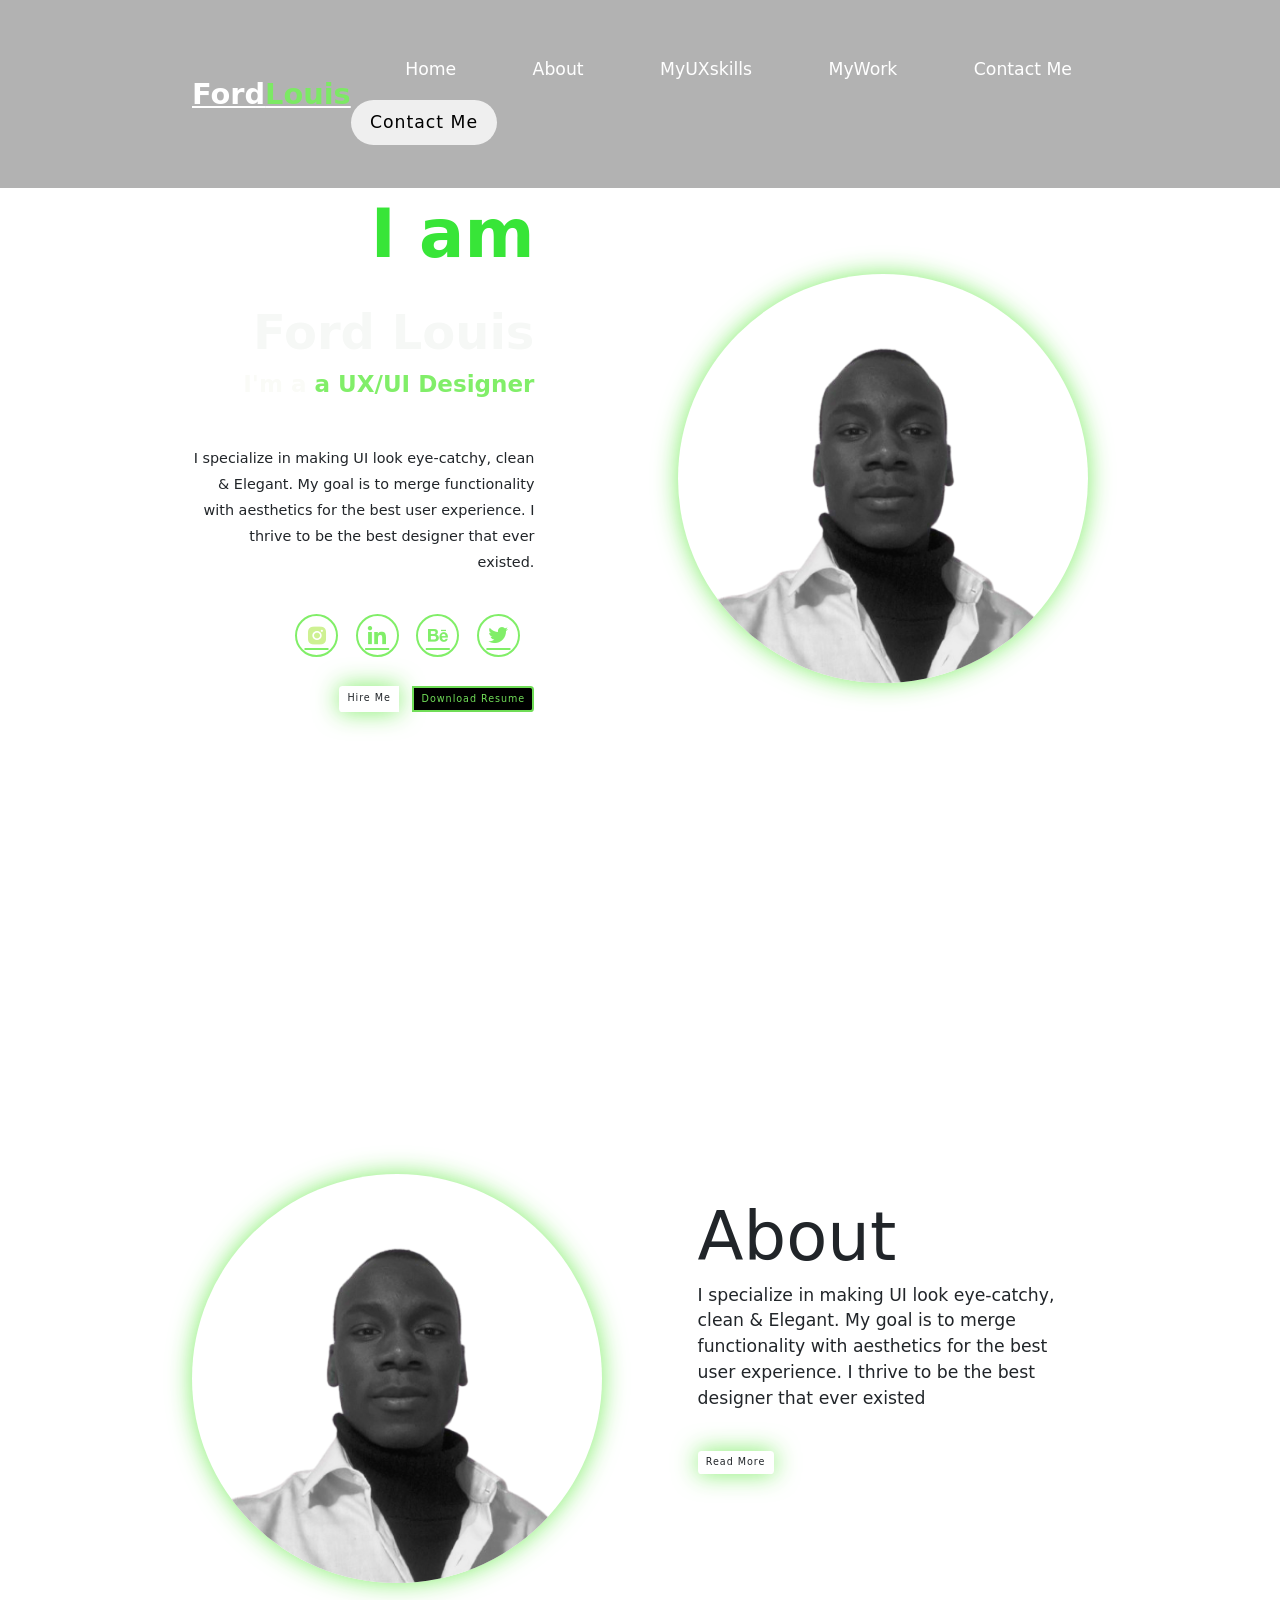
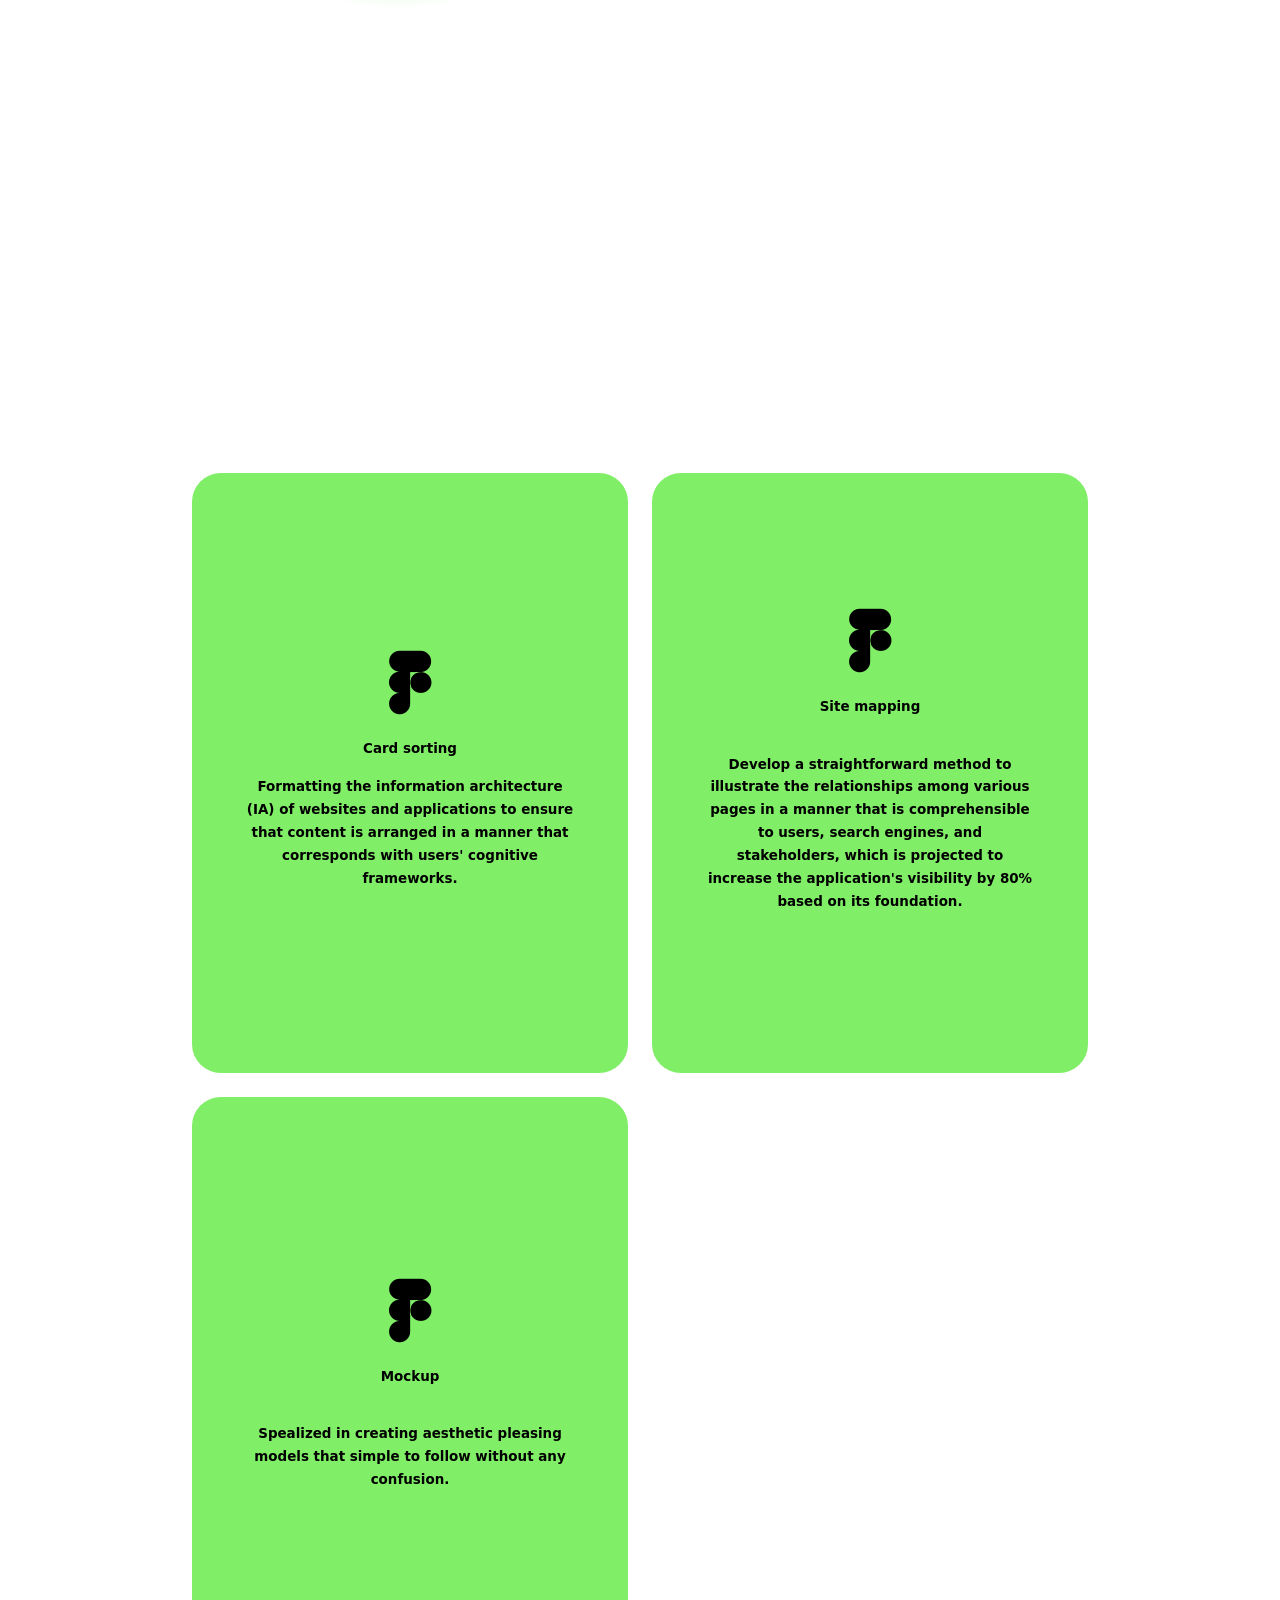
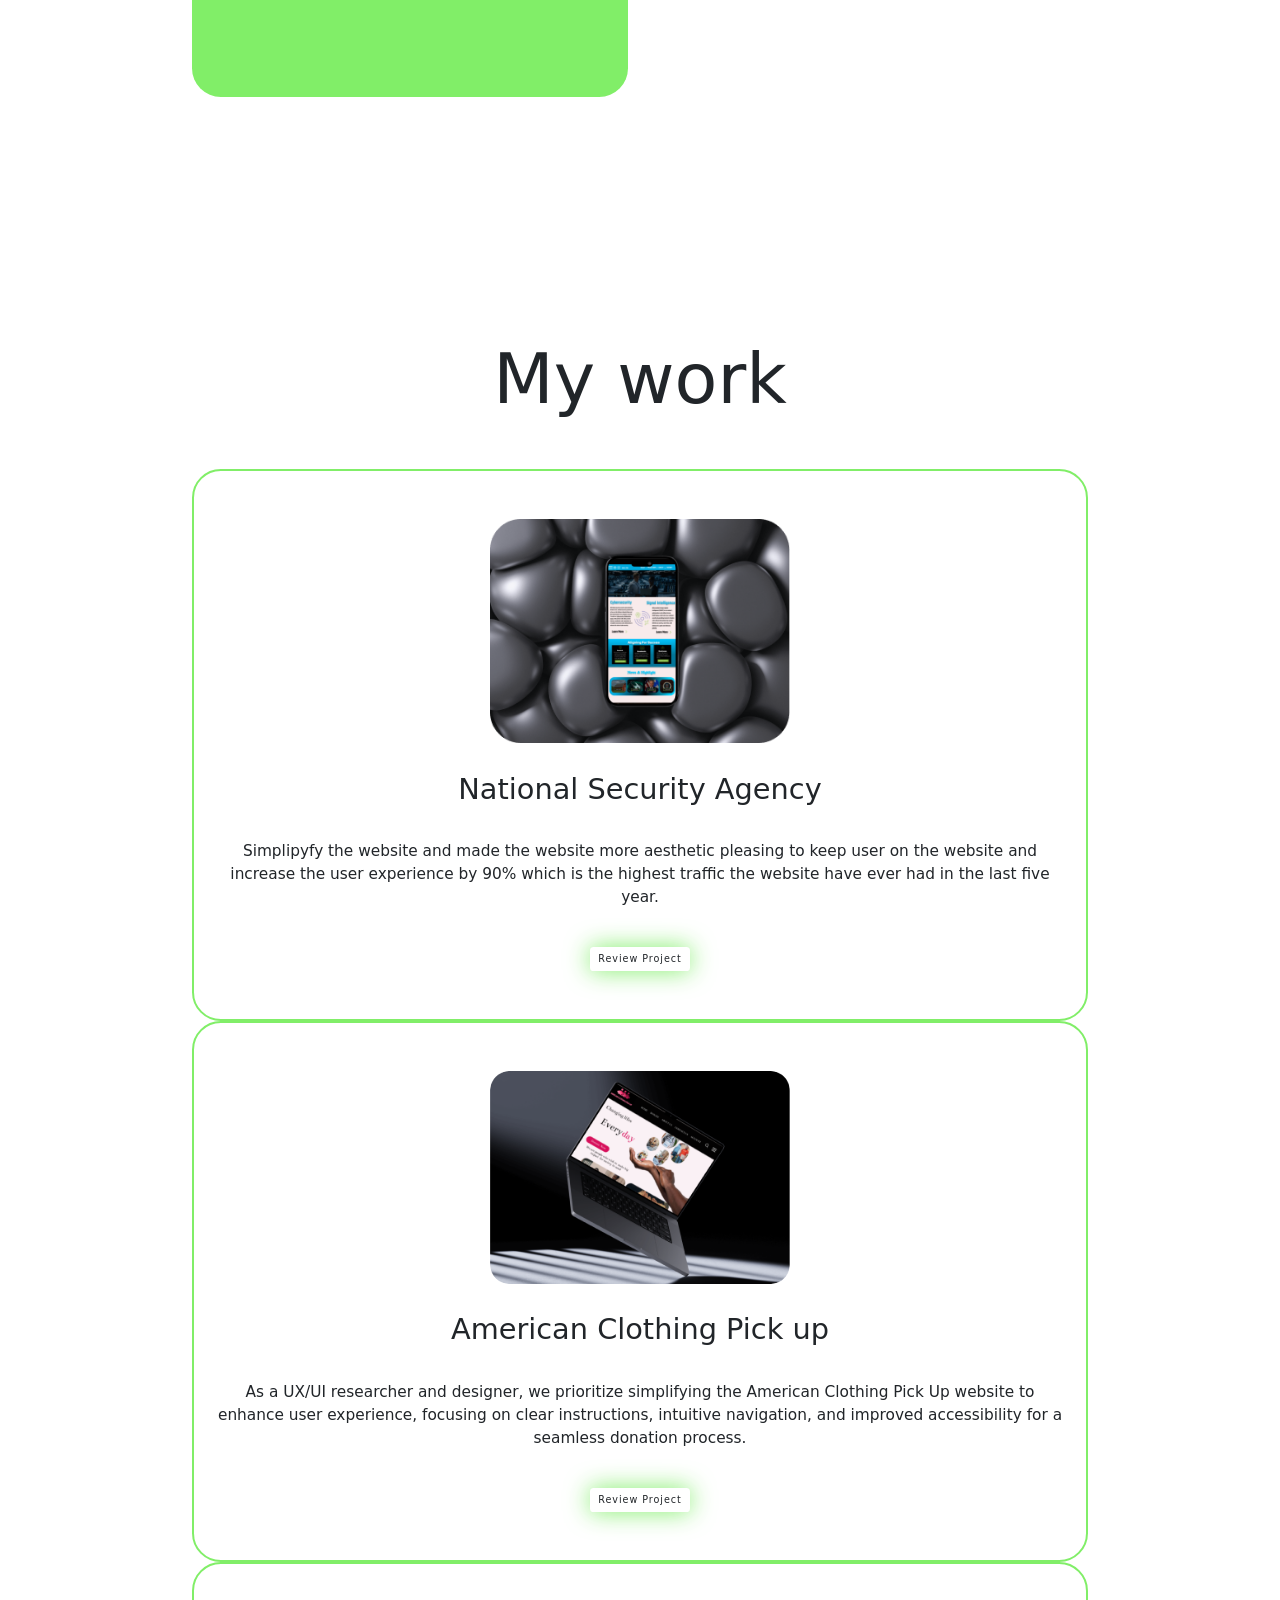
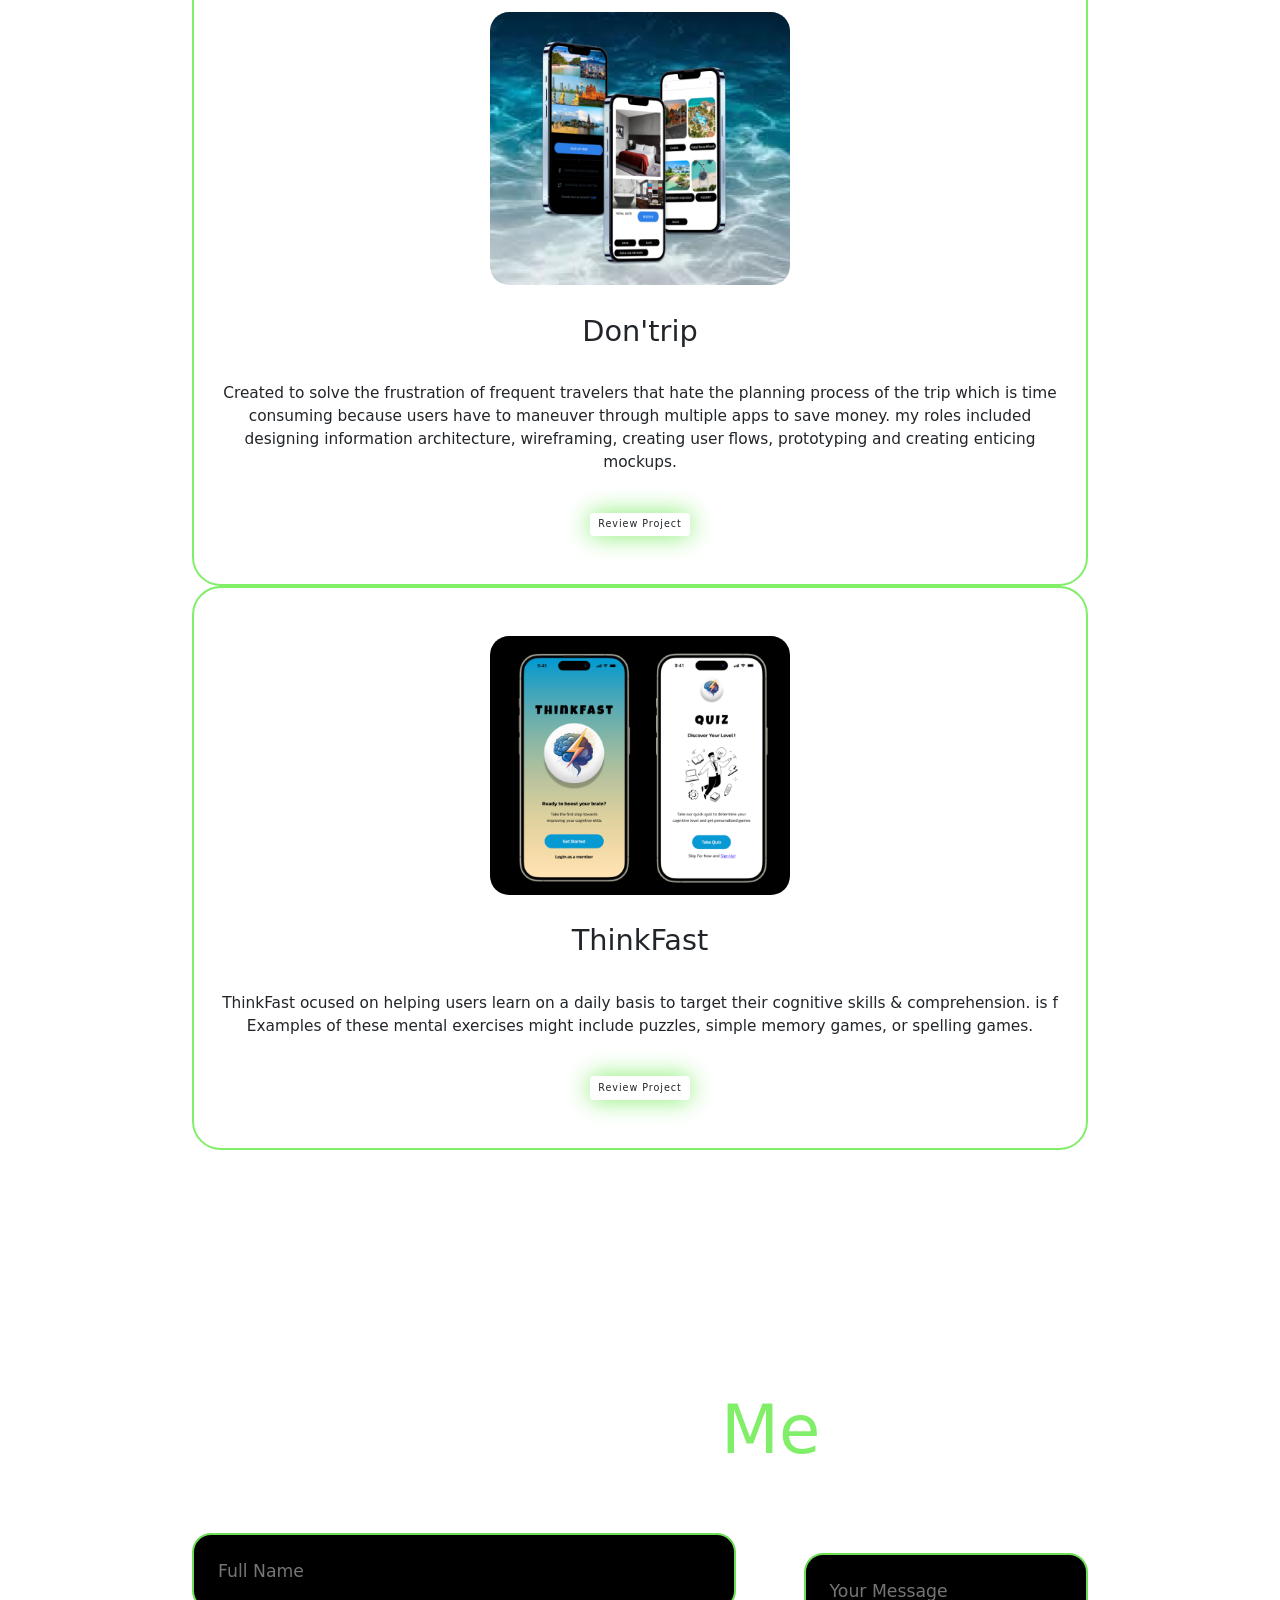
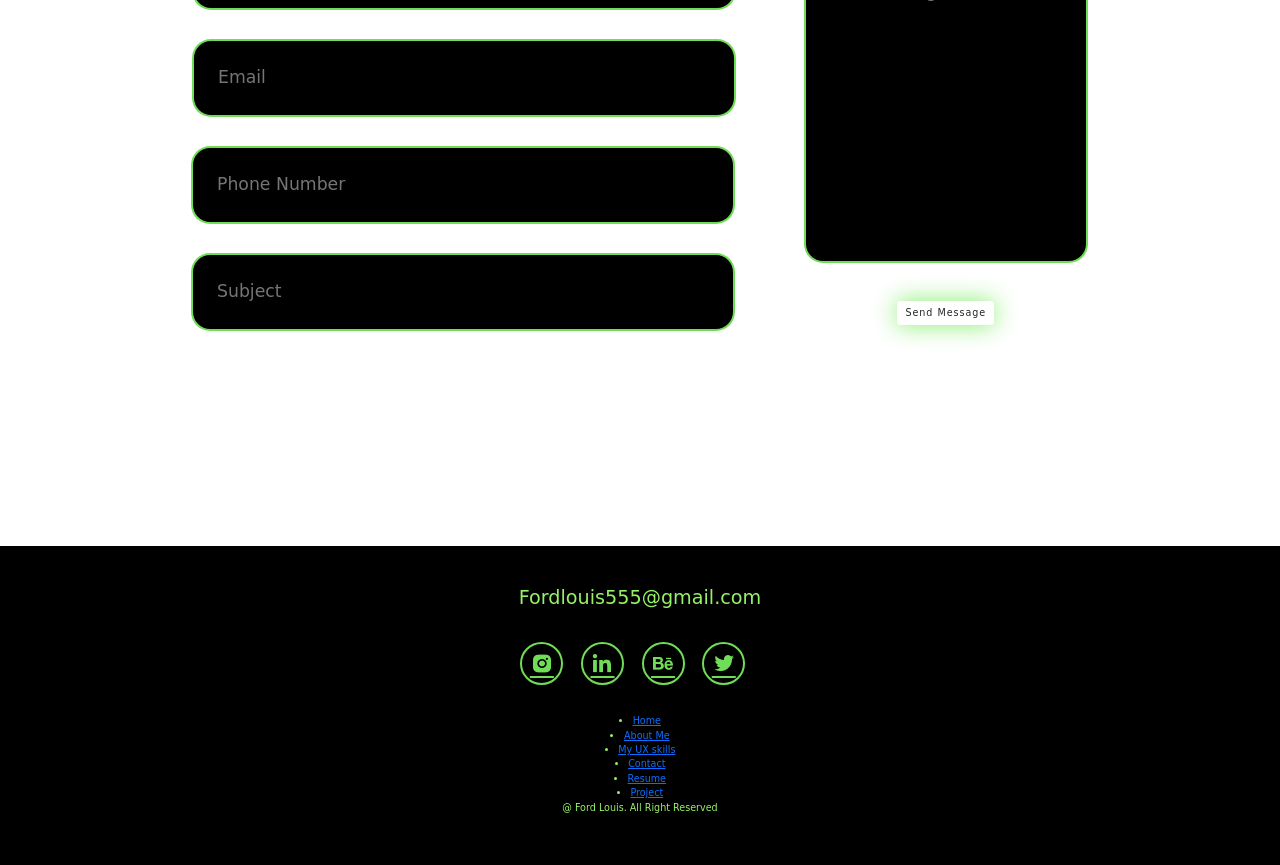
==== index.html @ 926dbb5c "Final Portfolio This is my final version for real this time." ====
<!DOCTYPE html>
<html lang="en">
<head>

    <meta charset="UTF-8">
    <meta name="viewport"
     content="width=device-width, initial-scale=1.0">
    <title>Ford's portfolio</title>
    <link rel="stylesheet" href="style.css">
    <link href='https://unpkg.com/boxicons@2.1.4/css/boxicons.min.css' rel='stylesheet'>
</head>
<body>
    <link rel="stylesheet"
href="https://cdn.jsdelivr.net/npm/bootstrap@5.1.3/dist/css/bootstrap.min.css"
integrity="sha384-1BmE4kWBq78iYhFldvKuhfTAU6auU8tT94WrHftjDbrCEXSU1oBoqyl2QvZ6jI
W3" crossorigin="anonymous">

     <header class="header">
        <a href="#home" class=" logo"> 
          Ford<span>Louis</span></a>
<i class="bx bx-menu" id="menu-icon"></i>

<nav class="navbar">
  <a href="#Home">Home</a>
  <a href="#about">About</a>
  <a href="#MyUXskills">MyUXskills</a>
  <a href="#myWork">MyWork</a>
  <a href="#contact">Contact Me</a>

  <button class="gradient-btn">Contact Me</button>
</nav>
     

     </header>

    
      <section class="Home" id="Home">
        
        <div class="home-content">
           <h1>I am</h1>
           <h2>Ford Louis</h2> 
           <h3 class="text-animation">I'm a <span></span></h3>
           <p>I specialize in making UI look eye-catchy, clean & 
            Elegant. My goal is to merge functionality with aesthetics for the best user experience. 
            I thrive to be the best designer that ever existed.</p>
            <div class="social-icons">
                <a href="#"></i><i class='bx bxl-instagram-alt' style='color:#cef192'  ></i></a>
                <a href="#"><i class='bx bxl-linkedin'></i></a>
                <a href="#"><i class='bx bxl-behance'></i></a>
                <a href="#"><i class='bx bxl-twitter'></i></a>
            </div>
                
            <div class="btn-group">
            <a href="#" class="btn"> Hire Me</a>
            <a href="Download"
            class="btn">Download Resume</a>
        </div>
           
        </div>
        <div class="home-img">
        <img src="assets/self-image 2.png" alt="">
      
    </div>

</section>

<section class="about" id="about">
  <div class="about-img">
    <img src="assets/self-image 2.png" alt="">
  </div>
  <div class="about-content">
    <h2>About<span></span></h2>
    <p>I specialize in making UI look eye-catchy, clean & 
      Elegant. My goal is to merge functionality with aesthetics for the best user experience. 
      I thrive to be the best designer that ever existed</p>
      <a href="#" class="btn">Read More</a>
  </div>
</section>
<section class="MyUXskills" id="MyUXskills">

  <h2 class="heading">MyUXskills</h2>


  <div class="MyUXskills-container">
    <div class="MyUXskills-box">
      <div class="MyUXskills-info">
        <i class="bx bxl-figma"></i>
        <h4>Card sorting</h4>
        <p>Formatting the information architecture (IA) of websites and applications to ensure that content is arranged in a manner that corresponds with users' cognitive frameworks. </p>
    </div>
    </div>

    <div class="MyUXskills-box">
      <div class="MyUXskills-info">
        <i class="bx bxl-figma"></i>
        <h4>Site mapping<h4>
        <p>Develop a straightforward method to illustrate the relationships among various pages in a manner that is comprehensible to users, search engines, and stakeholders, which is projected to increase the application's visibility by 80% based on its foundation.

        </p>
    </div>
    </div>
    <div class="MyUXskills-box">
      <div class="MyUXskills-info">
        <i class="bx bxl-figma"></i>
        <h4>Mockup<h4>
        <p>Spealized in creating aesthetic pleasing models that simple to follow without any confusion.</p>
    </div>
    </div>
  </div>
</section>

<section class="MyWork" id="MyWork">

  <h2  class="heading">My work</h2>
  
  <div class="MyWork-box">

    <div class="MyWork-card">

      <img src="assets/NSA Projectr.png" alt="">

      <h3>National Security Agency </h3>
      <p>Simplipyfy the website and made the website more aesthetic pleasing to keep user on the website and increase the user experience by 90% which is the highest traffic the website have ever had in the last  five year.</p>
      <div class="btn">Review Project</div>
    </div>
  </div>

  <div class="MyWork-card">

    <img src="assets/ACP.png" alt="">

    <h3>American Clothing Pick up</h3>
    <p>As a UX/UI researcher and designer, we prioritize simplifying the American Clothing Pick Up website to enhance user experience, focusing on clear instructions, intuitive navigation, and improved accessibility for a seamless donation process.</p>
    <div class="btn">Review Project</div>
  </div>
</div>

<div class="MyWork-card">
<img src="assets/Don'trip.png" alt="">

  <h3>Don'trip</h3>

  <p>Created to solve the frustration of frequent travelers that hate the planning process of the trip which is time consuming because users have to maneuver through multiple apps to save money. my roles included designing information architecture, wireframing, creating user flows, prototyping and creating enticing mockups.</p>
  <div class="btn">Review Project</div>
</div>
</div>

<div class="MyWork-card">

  <img src="assets/Thinkfast.png" alt="">

  <h3>ThinkFast</h3>
  <p>ThinkFast ocused on helping users learn on a daily basis to target their cognitive skills & comprehension. is f
    Examples of these mental exercises might include puzzles, simple memory games, or spelling games.
    </p>
  <div class="btn">Review Project</div>
</div>
</div>
</section>


          
                <section class="contact" id="contact">
                  <h2 class="heading">Contact<span>Me</span></h2>

                  <form action="">
                    <div class="input-group">
                        <div class="input-box">
                        <input type="text"
                        placeholder="Full Name">
                        <input type="email" 
                        placeholder="Email">
                        </div>

                        <div class="input-box">
                            <input type="number"
                            placeholder="Phone Number">
                            <input type="text"
                            placeholder="Subject">
                        </div>
                        </div>

                        <div class="input-group-2">
                         <textarea name="" id="" cols="30"
                         rows="10" placeholder="Your Message"></textarea>
                         <input type="submit" value="Send Message" class="btn">

                        </div>
                        </div>
                  </form>
                </section>
    </div>
    </div>
  </div>           

  
    </div>
  </section>
  
</section>
<footer>
  <h2 class=Fordlouis555@gmail.com>Fordlouis555@gmail.com</h2> 

<div class="social-icons">
                <a href="#"><i class='bx bxl-instagram-alt'></i></a>
                <a href="#"><i class='bx bxl-linkedin'></i></a>
                <a href="#"><i class='bx bxl-behance'></i></a>
                <a href="#"><i class='bx bxl-twitter'></i></a>
            </div>
            <ur class="list">
                <li>
               <a href="#">Home</a>
            </li>

            <li>
                <a href="#">About Me</a>
             </li>
             
             <li>
                <a href="#">My UX skills</a>
             </li>

             <li>
                <a href="#">Contact</a>
             </li>

             <li>
                <a href="#">Resume</a>
             </li>

             <li>
                <a href="#">Project</a>
             </li>
            </ur>
            <p class="copyright">
              @ Ford Louis.   All Right Reserved
            </p>

</footer>
     <script src="script.js"></script>
     
            
                
                </button>

            </h1>
        </div>
     </section>
</body>
</html>
---- style.css ----
*{
    margin: 0;
    padding:0;
    box-sizing: border-box;
    text-decoration: none;
    border: none;
    outline: none;
    scroll-behavior: smooth;
    font-family: "Vidaloka", 
}
:root {
 background-color: rgb(2, 45, 2);
 --second-bg-color: rgb(134, 237, 134);
--text-color: white;
--main-color: rgba(120, 237, 94, 0.933);
}
html{
    font-size: 60%;
     overflow-x: hidden;
}
body{
    background: var(--bg-color);
    color: var(--text-color);
    
}
.header{
  position: fixed;
  top: 0;
  left: 0;
  width: 100%;
  padding:4rem 15%;  
  background-color:rgba(0, 0, 0, 0.3);
  backdrop-filter: blur(10px);
  display: flex;
  justify-content: space-between;
  align-items: center;
  z-index: 1000;
}
#menu-icon{
    font-size: 3.5rem;
    color: var(--main-color);
    display: none;
}
.logo{
    font-size: 3rem;
    color: var(--text-color);
    font-weight: 800;
    cursor: pointer;
    transition: 0.1S ease-in-out;
} 
.logo:hover{
    transform: scale(1.1);
}
span{
    background: linear-gradient( 
        270deg,
    );  
    background-clip:text;
    color: var

}
.navbar a{
    font-size: 1.8rem;
    color: var(--text-color);
    margin-left: 4rem;
    font-weight: 17px;
    transition: 0.1s ease-in-out;
    border-bottom: 3px solid transparent;
    Float: center;
    color: White;
    text-align: top;
    padding: 14px 16px;
    text-decoration: none;  
}
 .navbar a:hover,
 .navbar a.active{
    color: rgb(116, 230, 116);
    border-bottom: 3px solid var(--main-color);
 }
 .gradient-btn{
    font-size: 1.8rem;
    padding: 1rem 2rem;
    border-radius: 3rem;
    background: linear-gradient(
        270deg,
        rgb(50, 224, 79) 10%,
        rgb(2, 54, 11) 100%,
    );
letter-spacing: 1px;
cursor: pointer;
transition: 0.3s ease-in-out;
border: none;
text-wrap: nowrap;
 }
 .gradient-brn:hover{
    transform: scale(1.05);
 }

 #menu-icon{
    font-size: 3.6rem;
    color: var rgb(116, 230, 116);
    display: none;
 }

 .navbar{
    float: right;
 }
 
 
    #menu-icons{
     font-size: 3.6rem;
       color: var(--main-color);
       display: none;

    }

    section{
        min-height: 100vh;
        padding: 10rem 15%;
    }

.Home{
    display: flex;
    align-items: center;
    justify-content: center;
    gap: 15rem;
}
.home-content{
    display: flex;
    flex-direction: column;
    align-items: flex-end;
    justify-content: center;
    margin-top: 3rem; 
    text-align: right; 
}
.home-content h1{
font-size: 8rem;
font-weight: 700;
margin-top: 1.5rem;
line-height: 1;
}
.home-content h3{
    margin: 1rem 0;
    font-size: 4rem;
}
.home-content p{
    font-size: 1.5rem;
    font-weight: 500;
    line-height: 1.8;
}
span{
 color: var(--main-color);
}
.logo span{
    color: var(--main-color);
}

.home-content h3{
margin-bottom: 5rem;
margin-top: 1rem;
font-size: 2.4rem;
color: #fafbf7;
}
.home-content h1{
    font-size: 7rem;
    font-weight: 700;
    margin-top: 1.5rem;
    line-height: 1.5rem;
}

.home-content h1{
    height: 5rem;
    text-align: left;  
    margin-bottom: 2rem;
    margin-top: 1rem;
    color: rgb(56, 229, 56);
}
.MyUXskill h2.heading{
    height: 5rem;
    text-align: right;
    font-size: 70px;
}
.myWork h1.heading{
    height: 5rem;
    font-size: 70px;
}
.MyWork h2.heading{
    font-size: 70px;
    text-align: center;
}
.myWork h4{
font-size: 15px;
height: 6.4rem;
width: rem;
text-align: left;
}

.myWork p{
    margin-bottom: 2rem;
    margin-top: 1rem;
    font-size: 29rem;
    }
    .myWork p{
    font-size: 17px;
    height: 13.4rem;
    width: rem;
    text-align: left;
    }

.btn-bd-primary {
    --bs-btn-font-weight: 200px;
    --bs-btn-color: var(--bs-white);
    --bs-btn-bg: var(--bd-violet-bg);
    --bs-btn-border-color: var(--bd-violet-bg);
    --bs-btn-hover-color: var(--bs-white);
    --bs-btn-hover-bg: #{shade-color($bd-violet, 10%)};
    --bs-btn-hover-border-color: #{shade-color($bd-violet, 10%)};
    --bs-btn-focus-shadow-rgb: var(--bd-violet-rgb);
    --bs-btn-active-color: var(--bs-btn-hover-color);
    --bs-btn-active-bg: #{shade-color($bd-violet, 20%)};
    --bs-btn-active-border-color: #{shade-color($bd-violet, 20%)};
  }
  @mixin button-variant(
  $background,
  $border,
  $color: color-contrast($background),
  $hover-background: if($color == $color-contrast-light, shade-color($background, $btn-hover-bg-shade-amount), tint-color($background, $btn-hover-bg-tint-amount)),
  $hover-border: if($color == $color-contrast-light, shade-color($border, $btn-hover-border-shade-amount), tint-color($border, $btn-hover-border-tint-amount)),
  $hover-color: color-contrast($hover-background),
  $active-background: if($color == $color-contrast-light, shade-color($background, $btn-active-bg-shade-amount), tint-color($background, $btn-active-bg-tint-amount)),
  $active-border: if($color == $color-contrast-light, shade-color($border, $btn-active-border-shade-amount), tint-color($border, $btn-active-border-tint-amount)),
  $active-color: color-contrast($active-background),
  $disabled-background: $background,
  $disabled-border: $border,
  $disabled-color: color-contrast($disabled-background)
) {
  --#{$prefix}btn-color: #{$color};
  --#{$prefix}btn-bg: #{$background};
  --#{$prefix}btn-border-color: #{$border};
  --#{$prefix}btn-hover-color: #{$hover-color};
  --#{$prefix}btn-hover-bg: #{$hover-background};
  --#{$prefix}btn-hover-border-color: #{$hover-border};
  --#{$prefix}btn-focus-shadow-rgb: #{to-rgb(mix($color, $border, 15%))};
  --#{$prefix}btn-active-color: #{$active-color};
  --#{$prefix}btn-active-bg: #{$active-background};
  --#{$prefix}btn-active-border-color: #{$active-border};
  --#{$prefix}btn-active-shadow: #{$btn-active-box-shadow};
  --#{$prefix}btn-disabled-color: #{$disabled-color};
  --#{$prefix}btn-disabled-bg: #{$disabled-background};
  --#{$prefix}btn-disabled-border-color: #{$disabled-border};
}

    .home-content h2{
        font-size: 5rem;
        font-weight: 700;
        margin-top: 1.5rem;
        line-height: 1;
        color: rgb(246, 248, 246);
        text-align: end;  
}

.home-content h2:hover{
    transform: scale(0.9);
}

h2:hover,
 .navbar a.active{
    color: #fafbf7;
    border-bottom: 3px solid var(--main-color);
 }
.containerGrid{
    display:grid;
    height: 500px;
    max-width: 600px;
}
.containerGrid{
    display: grid;
    grid-template-columns: 1fr 1fr 1fr;
    grid-template-rows: 1fr 1fr;
    grid-template-areas: ;

}
.home-content{
    grid-area:bottom;
    
}
.social-media{
    grid-area:bottom;
}
.btn-icon{
    grid-area: bottom;
    
}

.home-img{
    border-radius: 50%;
    vertical-align: text-top;
    
}
.home-img img{
    position: relative;
    top: 3rem;
    width: 32vw;
    border-radius: 50%;
    box-shadow: 0 0 25px var(--main-color);
    cursor: pointer;
    transition: 0.4s ease-in-out;
}
.home-img img:hover{
    box-shadow: 0 0 25px var(--main-color)
                 0 0 25px var(--main-color)
                 0 0 25px var(--main-color);
                 
} 
.home-content p{
    font-size: 1.5rem;
    font-weight: 500;
    line-height: 1.8;
    max-width: 1000px;
}

.social-icons a{
    display: inline-flex;
    justify-content: center;
    align-items: center;
    width: 4.5rem;
    height:  4.5rem;
    background: transparent;
    border: 2px solid var(--main-color);
    font-size: 2.5rem;
    border-radius: 50%;
    color: var(--main-color);
    margin: 3rem 1.5rem 3rem 0;
    transition: 0.3s ease-in-out;
}
.social-icons a:hover{
    color:  var(--text-color);
    transform: scale(1.3) translate(-5px);
    box-shadow: 0 0 25px var(--main-color);
    background-color: var(--main-color);
}

footer{
    background-color: rgb(0, 0, 0);
    color:rgb(151, 241, 102);
    text-align: center;
    padding: 40px 0;
    position:relative;
    bottom: 0;
    width: 100%; 
}


footer .social a {
    font-size: 25px;
    color: var(--main-color);
    border: 2px solid var(--main-color);
    width: 42px;
    height: 42px;
    line-height: 42px;
    display: inline-block;
    text-align: center;
    border-radius: 50%;
    margin: 0 10px;
    transition: 0.3s ease-in-out;
}
.social-icons a:hover{
    color:  var(--text-color);
    transform: scale(1.3) translate(-5px);
    box-shadow: 0 0 25px var(--main-color);
    background-color: var(--main-color);
}


.home-content p{
    font-size: 1.5rem ;
    font-weight: 200px;
    line-height: 1.8;
    max-width: 500px;
}

.btn-group{
    display: flex;
    gap: 1.5rem;
    color: var(--main-color);
    box-shadow: 0 0 25px transparent;
}
.btn{
    display: inline-block;
    padding: 1rem 3rem;
    background: var(--main-color);
    box-shadow: 0 0 25px var(--main-color);
    border-radius: 3rem;
    font-size: 1.5rem;
    color: black;
    border: 2px solid transparent;
    letter-spacing: 0.1rem;
    font-weight: 600;
    transition: 0.3s ease-in-out;
    cursor: pointer;   
    
}

.btn:hover{
    transform: scale(1.05);
    box-shadow: 0 0 25px var(--main-color),
                0 0 50px var(--main-color);
}


.btn-group a:nth-of-type(2){
    background-color: black;
    color: var(--main-color);
    box-shadow: 0 0 25px transparent;
    border: 2px solid var(--main-color);
}

.btn-group a:nth-of-type(2):hover{
box-shadow: 0 0 25px var(--main-color);
background-color: var(var(--main-color));
color: rgb(244, 234, 234);
}
.text-animation{
    font-size: 30px;
    font-weight:600;
    min-width: 280px;
}
.text-animation span{
    position: relative;
}
.text-animation span::before{
    content: "a UX/UI Designer";
    color: var(black);
    animation: words 20s infinite;
}
.text-animation span::after{
    content: "";
    background-color: var(--bg-color);
    position: absolute;
    width: calc(100% +8%);
    height: 100%;
    border-left: 3px solid var(--bg-color);
    right: -8px;
    animation: cursor 0.6s infinite, typing 20s steps(14) infinite;
}
    .heading{
        font-size: 8rem;
        text-align: center;
        margin: 5rem 0;
    }

    .education{
        padding: 100px 15px;
        background: var(--second-bg-color);
    }

    .education h2{
margin-bottom: 5rem;
    }
.about{
    display: flex;
    justify-content: center;
    align-items: center;
    gap: 10rem;
    background: var(--bg-color);
}
.about-img img{
    position: relative;
    top: 3rem;
    width: 32vw;
    border-radius: 50%;
    box-shadow: 0 0 25px var(--main-color);
    cursor: pointer;
    transition: 0.4s ease-in-out;
}

.about-img img:hover{
    box-shadow: 0 0 25px var(--main-color),
                0 0 25px var(--main-color);
}
.about-content h2{
    font-size: 7rem;
    text-align: left;
}
.about-content p {
    font-size: 1.8rem;
}
.about-content .btn{
    margin: 3rem 0;
}

.heading{
    text-align: center;
    font-size: 7rem;
    margin: 5rem 0;
}
.MyUXskills{
    background-color: var(--bg-color);
    color: black;
}
.MyUXskills h2{
    color: var(--text-color);
}
.MyUXskills-container{
    display: grid;
    grid-template-columns: repeat(auto-fit, minmax(300px, 1fr));
    align-items: center;
    gap: 2.5rem;
}
.MyUXskills-box{
    display: flex;
    justify-content: center;
    align-items: center;
    background-color: var(--main-color);
    height: 600px;
    border-radius: 3rem;
    cursor: pointer;
    border: 5px solid transparent;
    transition: 0.3s ease-in-out;
}

.MyUXskills-box:hover{
    background: var(--second-bg-color);
    color: var(black);
    border: 5px solid var(--second --second-bg-color-color);
    transform: scale(1.03);
}
.MyUXskills-info{
    display: flex;
    flex-direction: column;
    text-align: center;
    justify-content: center;
    align-items: center;
    padding: 5rem;
}
.MyUXskills-info h4{
font-size: 1.4rem;
margin: 2rem 0;
font-weight: 800;
}
.MyUXskills-info p{
    font-size: 1.4rem;
    font-weight: 600;
    line-height: 1.7;
}
.MyUXskills i{
    font-size: 8rem;
}

.items{
        max-width: 1200px;
        margin: auto;
        display: flex;
        flex-wrap: wrap;
        position: relative;
    }
    .timeline-items{
        max-width: 1200px;
        margin: auto;
        display: flex;
        flex-wrap: wrap;
        position: relative;
    }
    .timeline-items::before{
        content: "";
        position: absolute;
        width: 5px;
        height: 100%;
        background-color: var(--main-color);
        left: calc(50% -1px);
    }
    .timeline-item{
        margin-bottom: 40px;
        width: 100%;
        position: relative;
        
    }
    .timeline-item:last-child{
        margin-bottom: 0;
    }
    .timeline-item:nth-child(odd){
        padding-right: calc(50% + 30px);
        text-align: right;
    }
    .timeline-item:nth-child(even){
    padding-left: calc(50% + 30px);
    }
    .timeline-dot{
        height: 21px;
        width: 21px;
        background-color: var(--main-color);
        box-shadow: 0 0 25px var(--main-color),
                    0 0 50px var(--main-color);
    position:absolute;
    left: calc(50% - 8px);
    border-radius: 50%;
    top: 10px;

    }
    .timeline-date{
        font-size: 20px;
        font-weight: 800;
        color: white;
        margin: 6px 0 15px;
    }

   
.timeline-content:hover{
    transform: scale(1.05);
    box-shadow: 0 0 25px var(--main-color);
}
.timeline-content h3{
    font-size: 20px;
    color: white;
    margin: 0 0 10px;
    font-weight: 500;
}
.timeline-content{
    color: white;
    font-size: 16px;
    font-weight: 300;
    line-height: 22px;
}
::-webkit-scrollbar{
    width: 15px;
}
::-webkit-scrollbar-thumb{
    background-color: var(--main-color);
}


.project h2{
    margin-bottom: 12rem;
    color: white;


} 

.MyWork{
  background-color: var(--bg-color);  
}

.MyWork-box{
    display: grid;
    grid-template-columns: repeat(auto-fit, minmax(350px, 1fr));
    place-items: center;
    gap: 3rem;
    row-gap: 5rem;
}
.MyWork h2.heading{
    font-size: 70px;
}
.MyWork-card{
    display: flex;
    flex-direction: column;
    align-items: center;
    justify-content: center;
    text-align: center;
    background-color: var(--bg-color);
    border: 2px solid var(--main-color);
    border-radius: 3rem;
    gap: 3rem;
    padding: 5rem 2rem;
    overflow: hidden;
    cursor: pointer;
    box-sizing: 0 0 5px var(--main-color);
    transition: 0.3s ease-in-out;

}

.MyWork-card-hover{
    box-shadow: 0 0 25px var(--main-color),
                 0 0 50px var(--main-color);
    transform: scale(1.02);             
}
.MyWork-card img{
    max-width: 300px;
    border-radius: 2rem;
    object-fit: cover;
}

.MyWork-card h3{
    font-size: 3rem;
}
.MyWork-card p{
    font-size: 1.6rem;
}

.containerGrid{
    display: grid;
    grid-template-columns: 1fr 1fr 1fr;
    grid-template-rows: 1fr 1fr;
    grid-template-areas: 
    "home-content home-content home-content"
    "home-content home-img btn-icon " 
    ;
} 
  .home-content{
    grid-area: bottom;
  }

  .home-img{
grid-area: top;
  }
  
@media only screen and (max-width: 600px) {
  body{
  
    background-color: rgb(13, 45, 13);
  }
  }

@keyframes cursor{
    to{
        border-left: 2px solid var(--main-color);
    }
}

@keyframes words{
    0%,
    20%{
        content: "Web Designer";
    }


21%,
40%{
   content: "UX/UI Designer"; 
}

41%,
60%{
    content: "Frontend Designer";
}
61%,
80%{
    content: "UX/UI Designer";
}
81%,
100%{
    content: "Web Designer";

}
}



@keyframes typing {
    10%,
    15%,
    30%,
    35%,
    50%,
    55%,
    70%,
    75%,
    90%,
    95%{
        width: 0;  
    }
    5%,
    20%,
    25%,
    40%,
    45%,
    60%,
    65%,
    80%,
    85%{
        width: calc( 100% + 7px);
    }
}
#star{
    color: gold;
    font-size: 2rem;
}
.contact{
    background-color: var(--bg-color);
}
.contact h2{
margin-bottom: 3rem;
color: white;
}
.contact form{
    display: flex;
    align-items: center;
    justify-content: center;
    gap: 3rem;
    margin: 5rem auto;
    text-align: center;
}
.contact form .input-box{
    display: flex;
    justify-content: center;
    flex-wrap: wrap;
}
.contact form .input-box input,
.contact form textarea{
    width: 100%;
    padding: 2.5rem;
    font-size: 1.8rem;
    color: var(--text-color);
    background: black;
    border-radius: 2rem;
    border: 2px solid var(--main-color);
    margin: 1.5rem 0;
    resize: none;
}
.contact form .btn{
    margin-top: 2rem;
}
.footer{
    background-color: var(--seccond-bg-color);
    padding: 50px 0;
}

.footer .socila-icons{
    text-align: center;
}

.footer{
    text-align: center;
}

.footer ul{
    text-align: center;
    font-size: 1.8rem;
}
.footer ul li {
    display: inline-block;
    margin-left: 20px;
}
.footer ul li a{
    color: white;
    border-bottom: 3px solid transparent;
    transition: 0.3s ease-in-out;
}
.footer ul li a:hover{
    border-bottom: 3px solid var(--main-color);
}
.footer .copyright{
    text-align: center;
    margin-top: 400px;
    font-size: 16px;
}
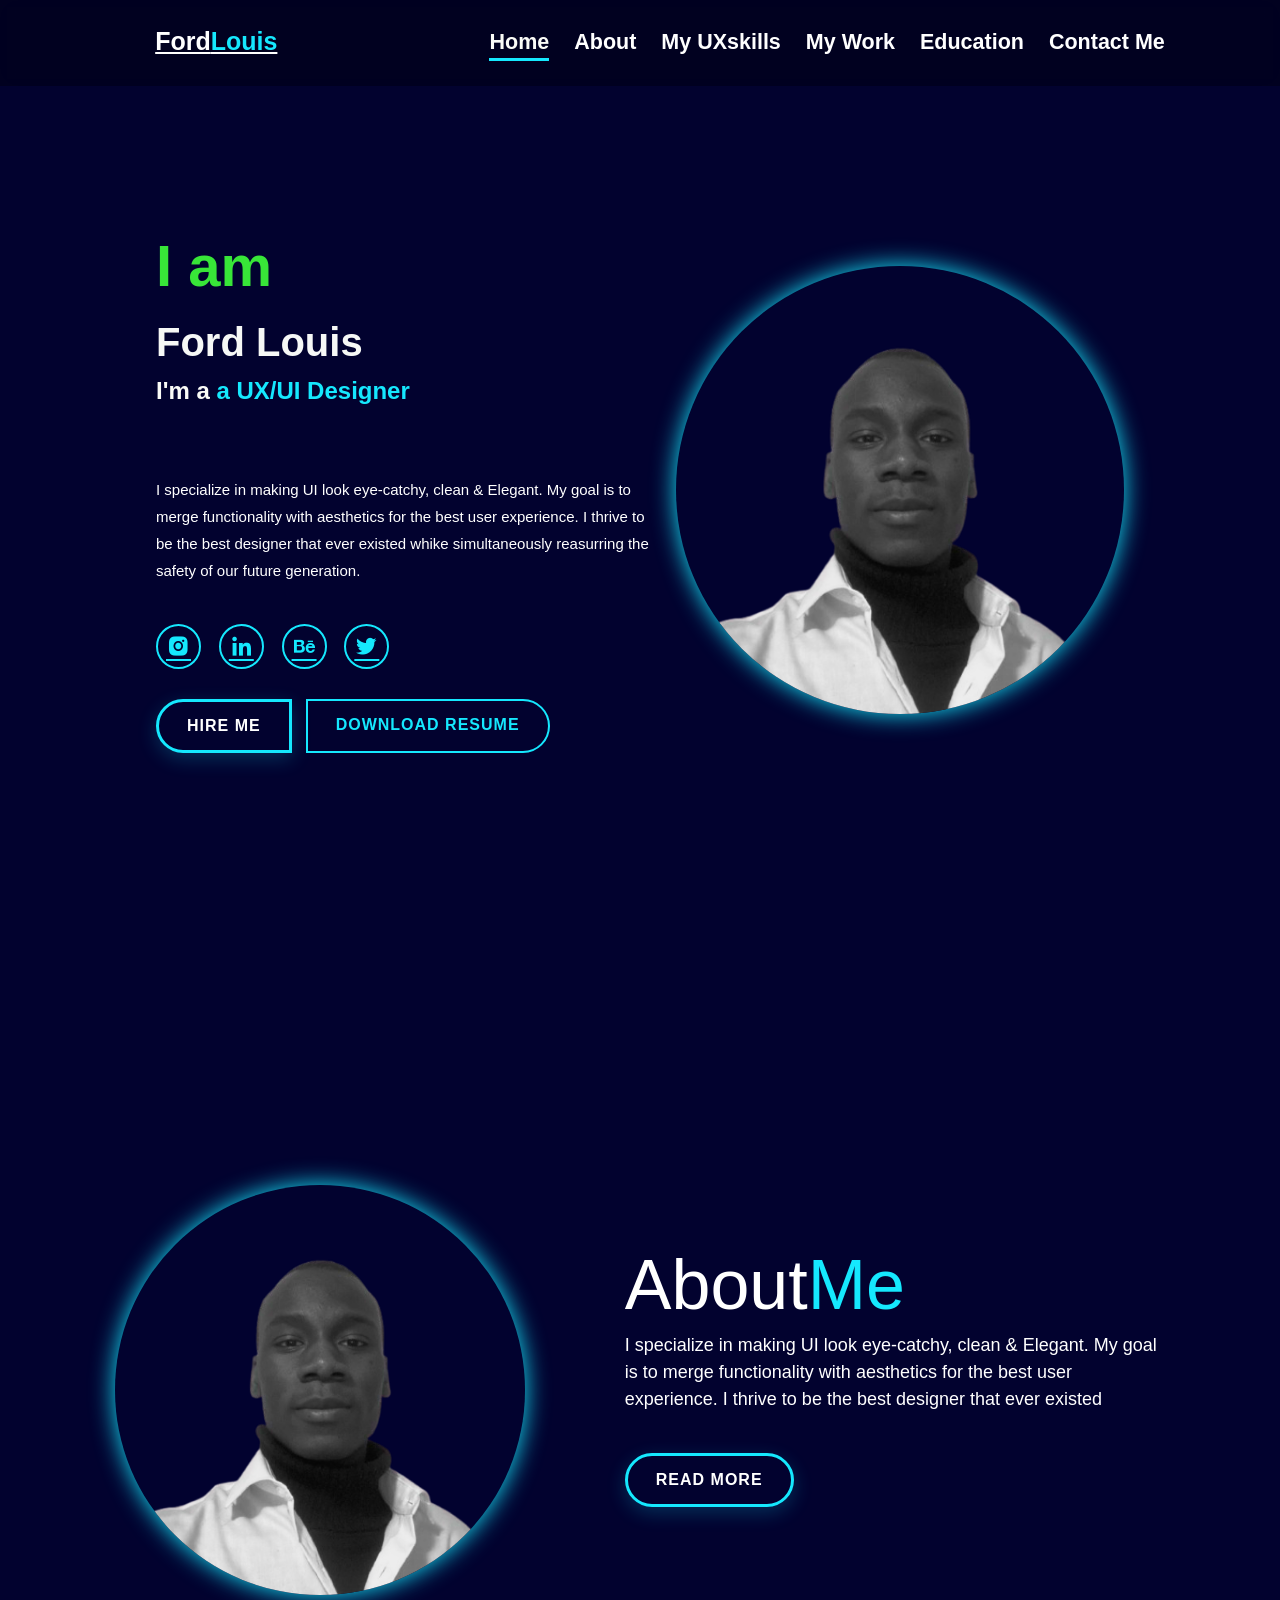
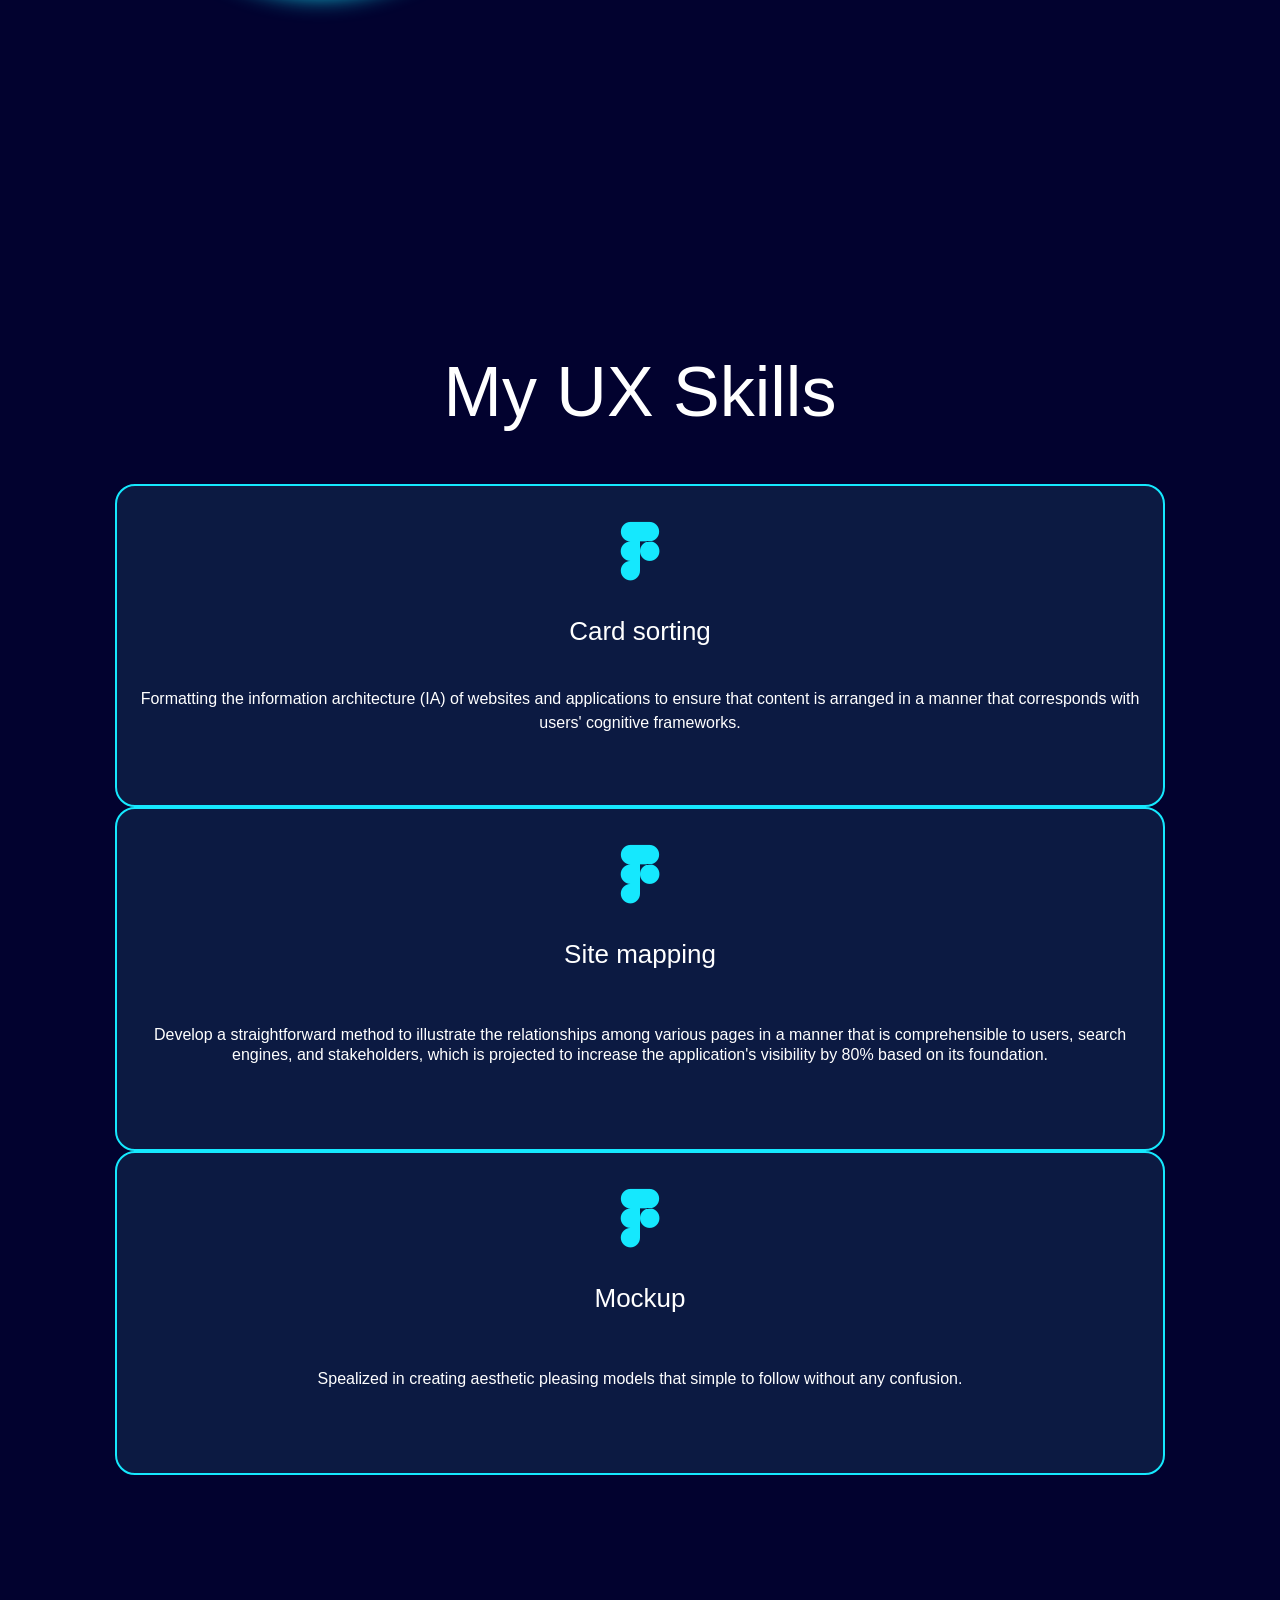
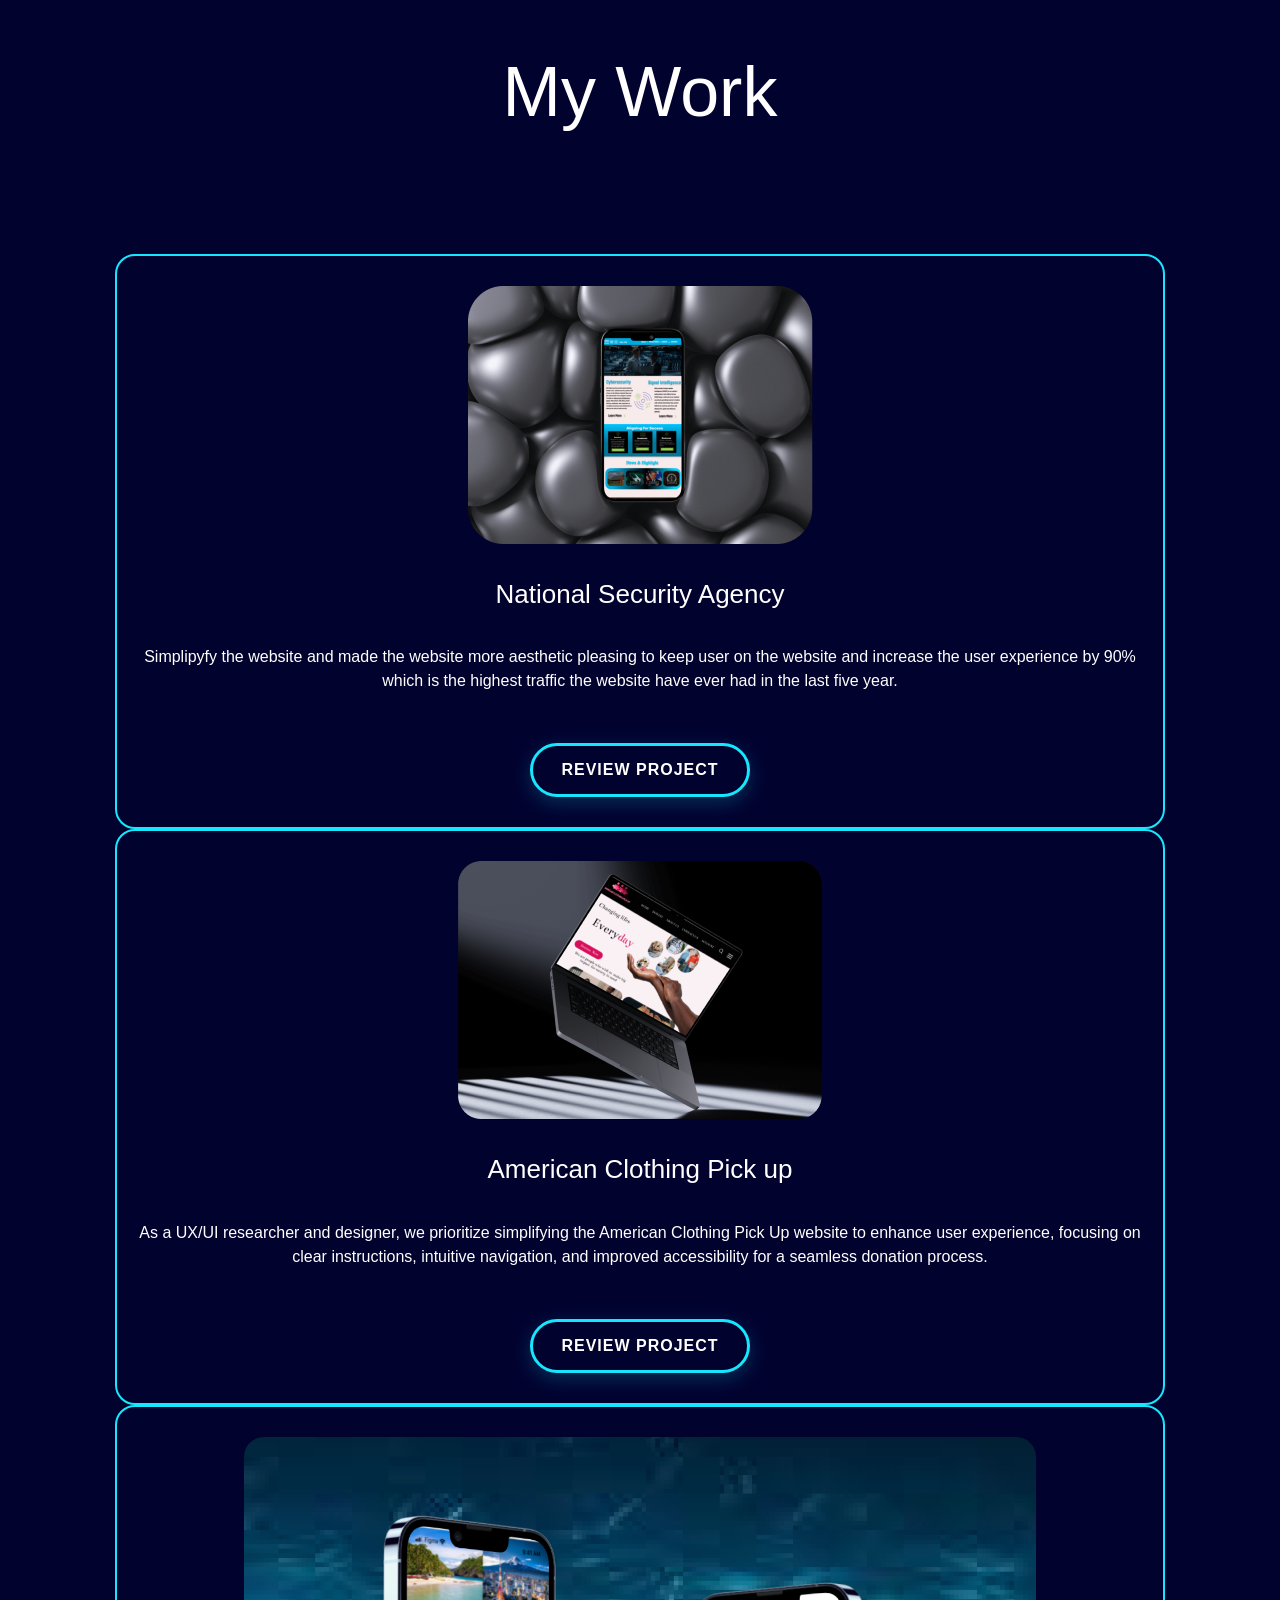
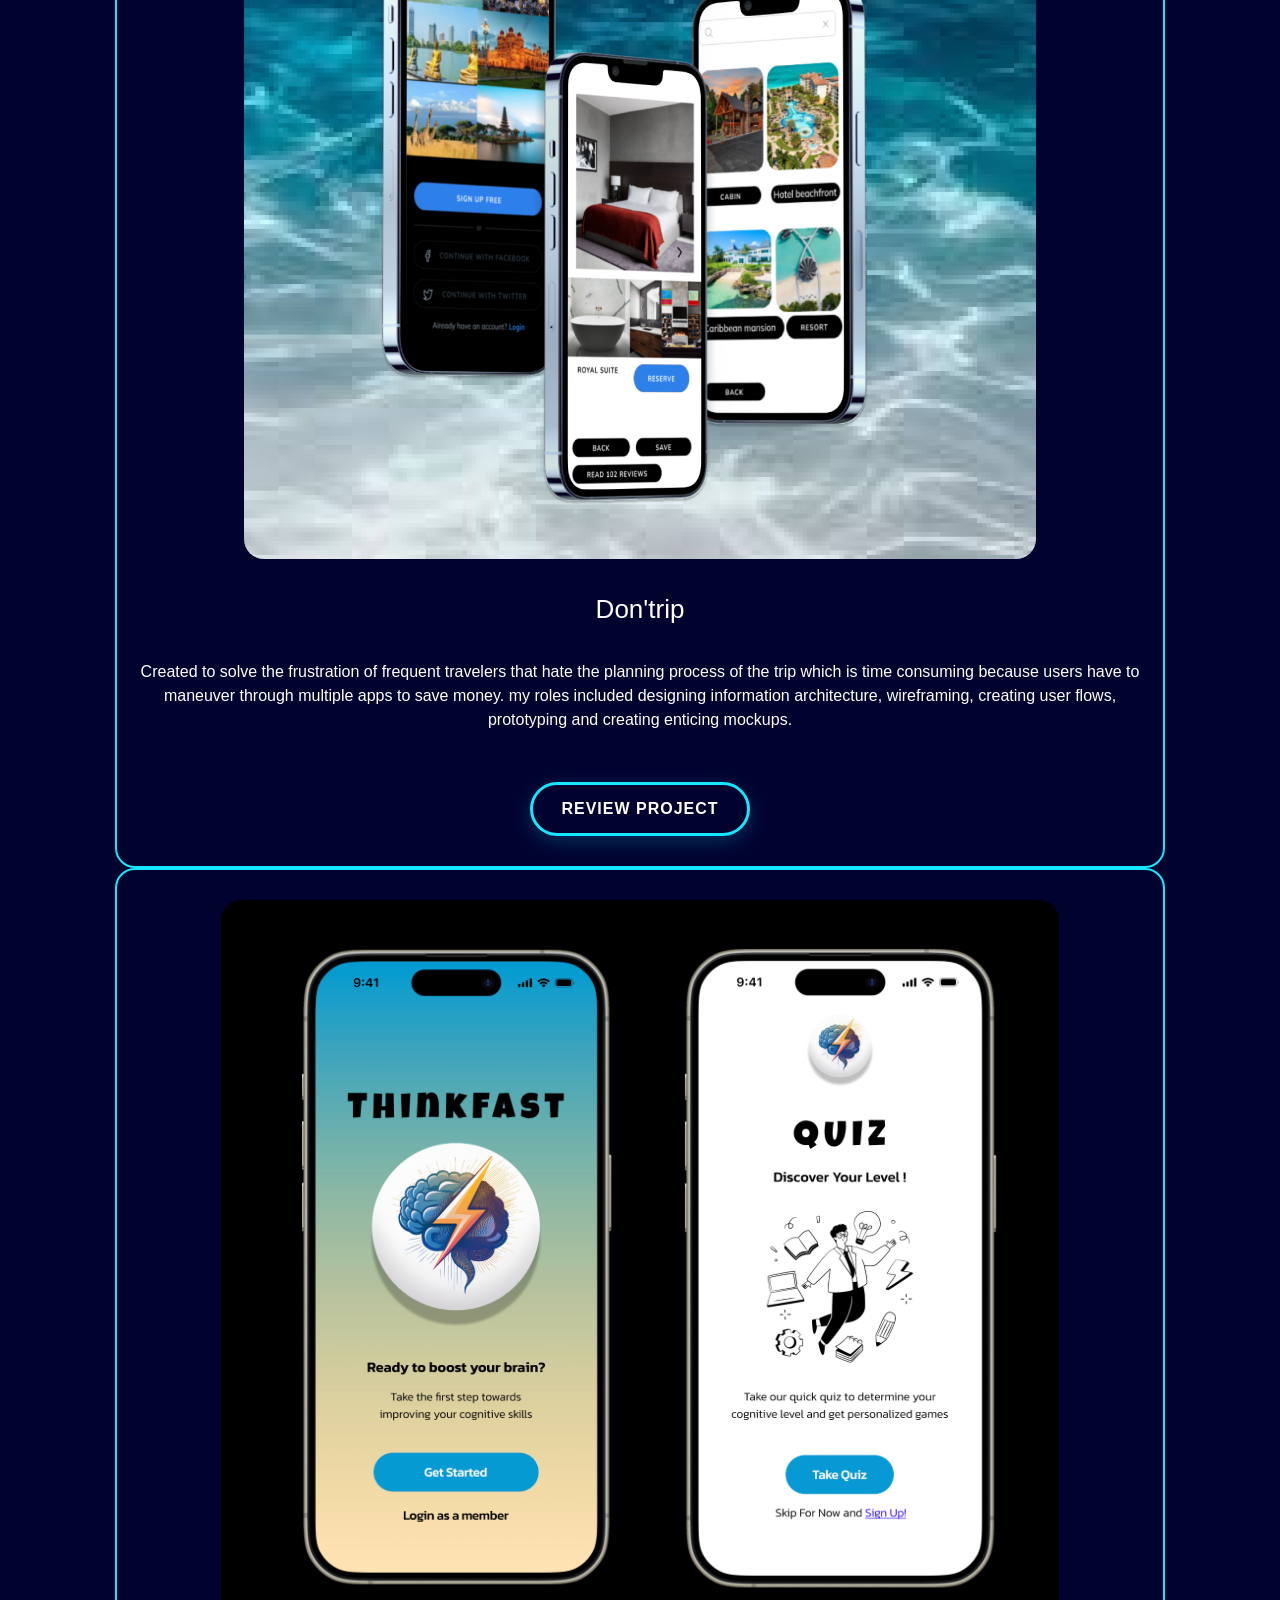
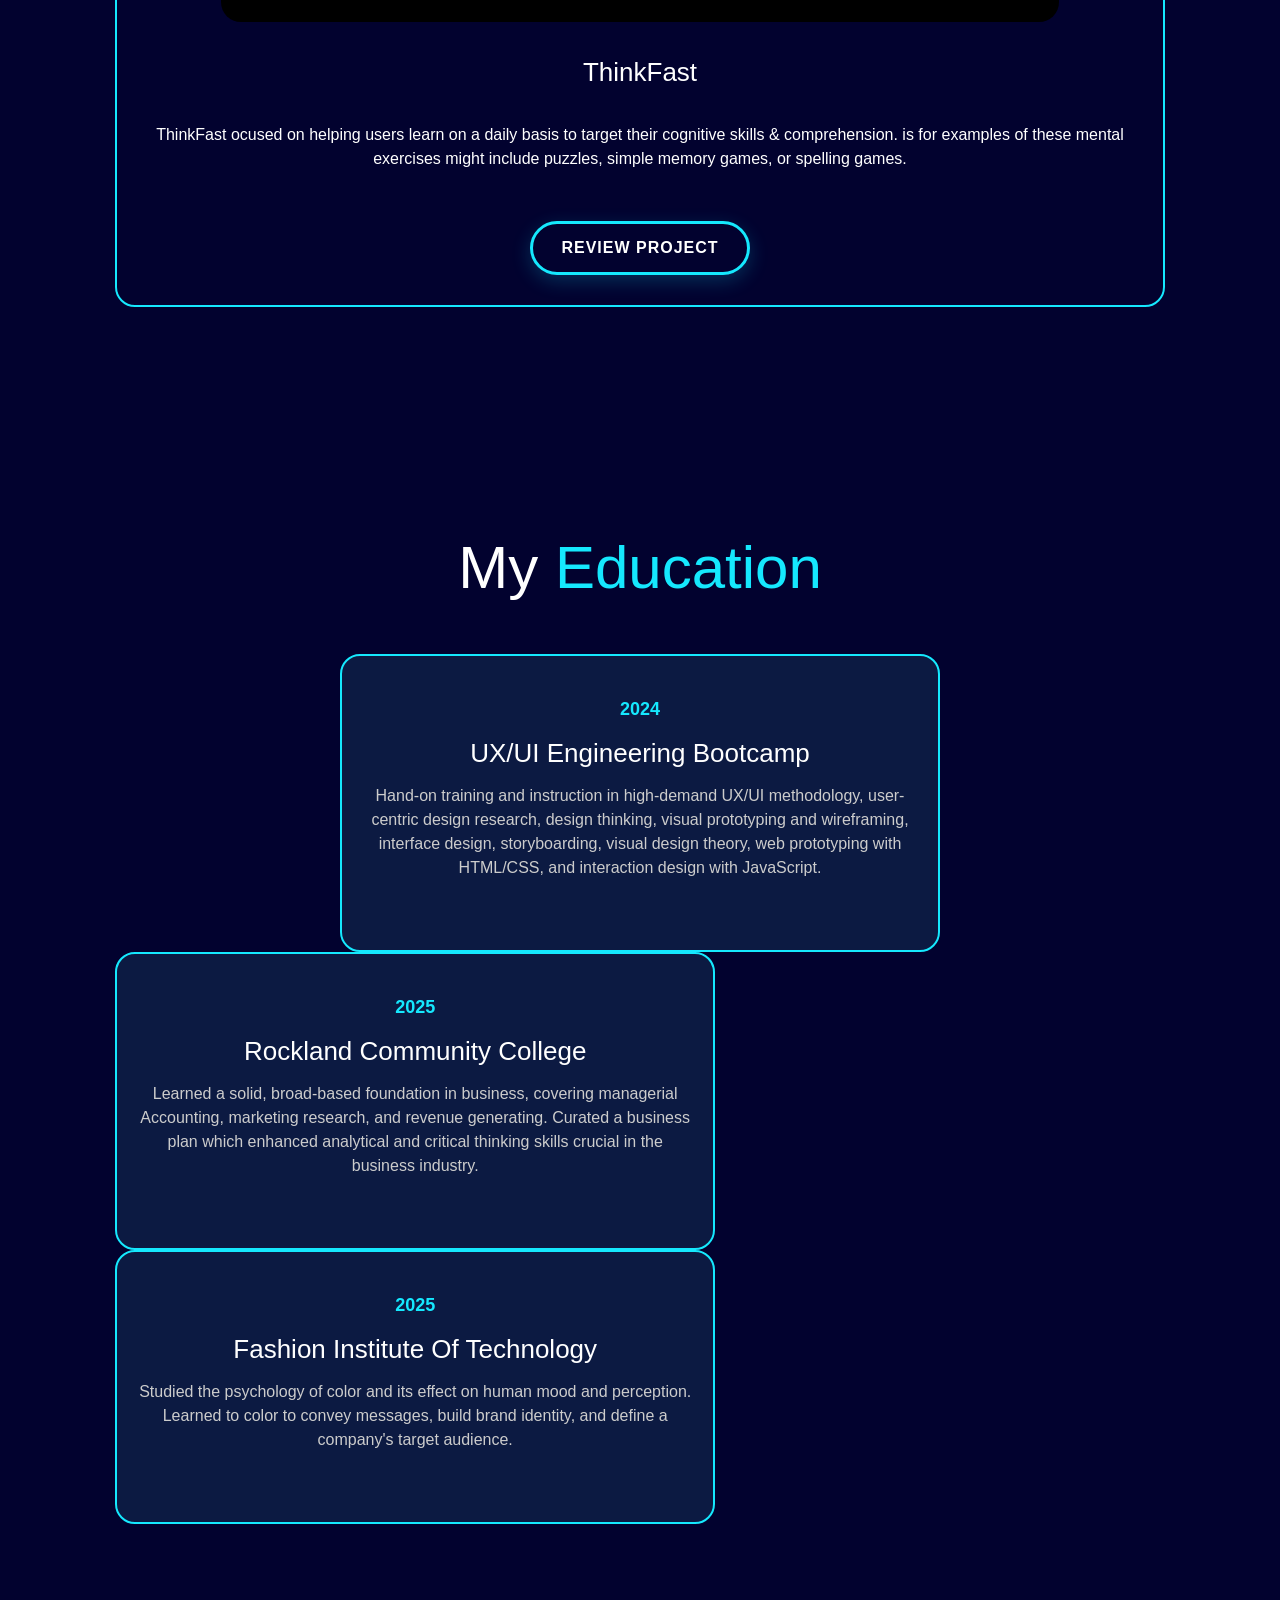
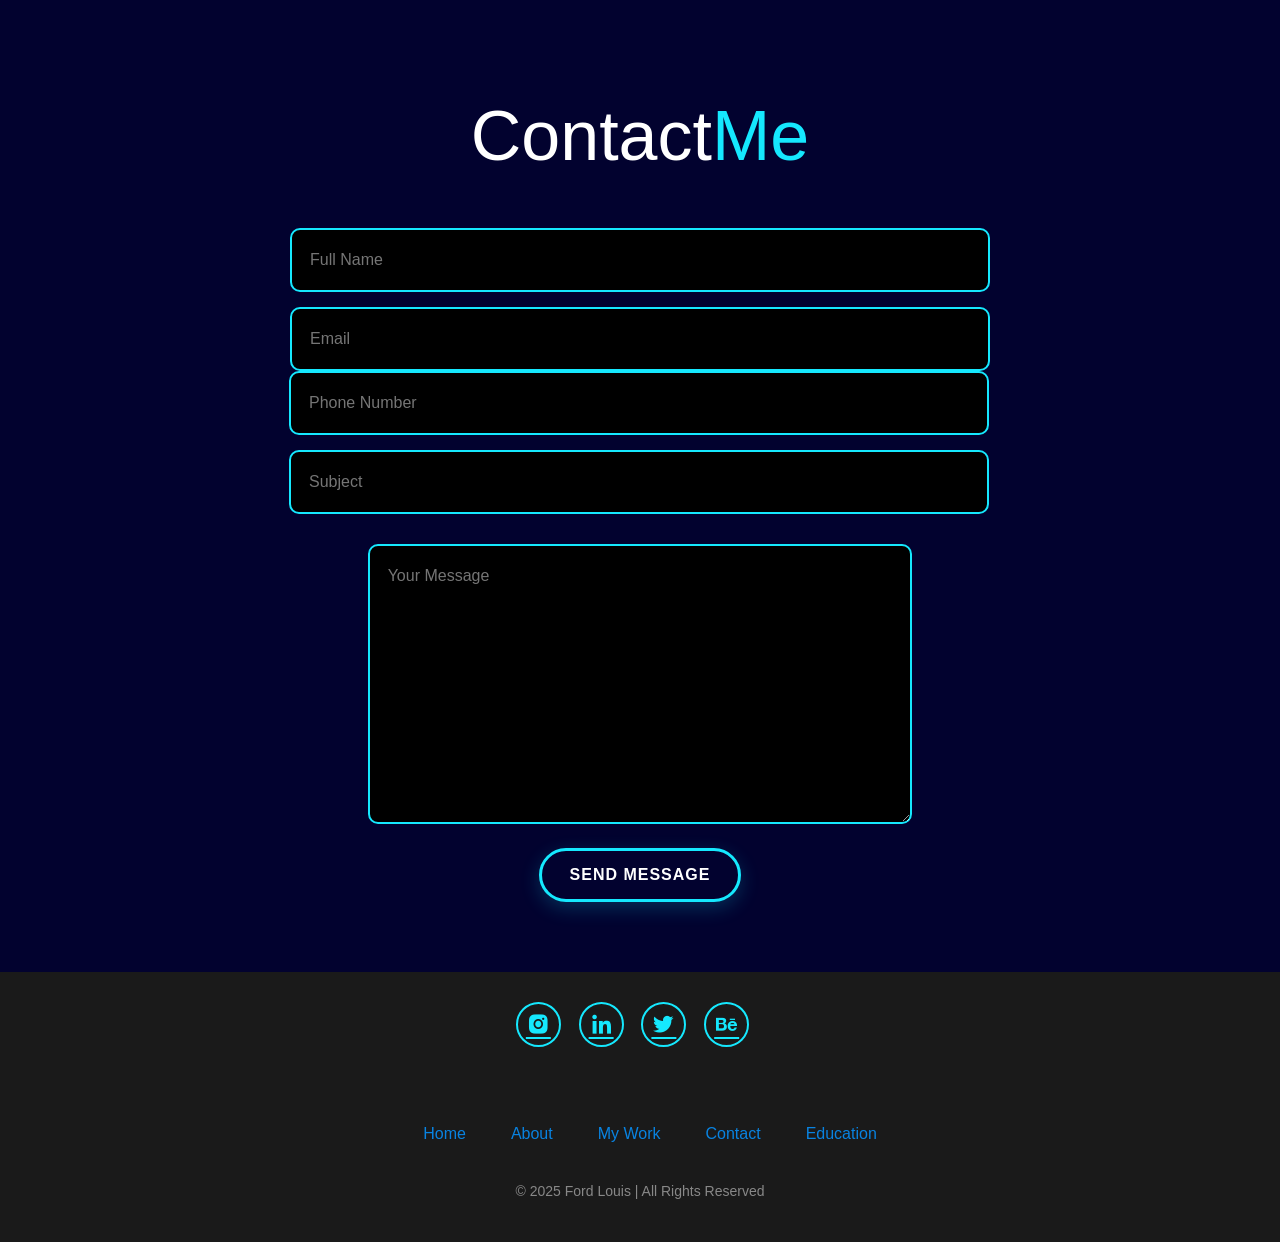
==== commit 8d0c3e0c: "Rename index2.html to index.html" ====
--- a/index.html
+++ b/index.html
@@ -1,102 +1,85 @@
 <!DOCTYPE html>
-<html lang="en">
-<head>
-
-    <meta charset="UTF-8">
-    <meta name="viewport"
-     content="width=device-width, initial-scale=1.0">
+</html lang="en">
+  <head>
+   <meta charset="UTF-8">
     <title>Ford's portfolio</title>
+    <link rel="stylesheet" href="https://cdn.jsdelivr.net/npm/bootstrap@5.1.3/dist/css/bootstrap.min.css">
+    <link href='https://unpkg.com/boxicons@2.1.4/css/boxicons.min.css' rel='stylesheet'>
     <link rel="stylesheet" href="style.css">
-    <link href='https://unpkg.com/boxicons@2.1.4/css/boxicons.min.css' rel='stylesheet'>
+    <link rel="stylesheet" href="https://cdnjs.cloudflare.com/ajax/libs/font-awesome/4.7.0/css/font-awesome.min.css">
+    <link rel="stylesheet"integrity="sha384-1BmE4kWBq78iYhFldvKuhfTAU6auU8tT94WrHftjDbrCEXSU1oBoqyl2QvZ6jI
+     W3" crossorigin="anonymous">
 </head>
-<body>
-    <link rel="stylesheet"
-href="https://cdn.jsdelivr.net/npm/bootstrap@5.1.3/dist/css/bootstrap.min.css"
-integrity="sha384-1BmE4kWBq78iYhFldvKuhfTAU6auU8tT94WrHftjDbrCEXSU1oBoqyl2QvZ6jI
-W3" crossorigin="anonymous">
-
-     <header class="header">
-        <a href="#home" class=" logo"> 
-          Ford<span>Louis</span></a>
-<i class="bx bx-menu" id="menu-icon"></i>
-
-<nav class="navbar">
-  <a href="#Home">Home</a>
-  <a href="#about">About</a>
-  <a href="#MyUXskills">MyUXskills</a>
-  <a href="#myWork">MyWork</a>
-  <a href="#contact">Contact Me</a>
-
-  <button class="gradient-btn">Contact Me</button>
-</nav>
-     
-
-     </header>
-
-    
-      <section class="Home" id="Home">
-        
-        <div class="home-content">
-           <h1>I am</h1>
-           <h2>Ford Louis</h2> 
-           <h3 class="text-animation">I'm a <span></span></h3>
-           <p>I specialize in making UI look eye-catchy, clean & 
+
+<body> 
+
+  <header class="header">
+    <a href="#Home" class="logo">Ford<span>Louis</span></a>
+    <i class='bx bx-menu' id="menu-icon"></i>
+    <nav class="navbar">
+        <a href="#home" class="active">Home</a>
+        <a href="#about">About</a>
+        <a href="#MyUXskills">My UXskills</a>
+        <a href="#MyWork">My Work</a>
+        <a href="#Education">Education</a>
+        <a href="#contact">Contact Me</a>
+    </nav>
+</header>
+
+<section class="Home" id="Home">
+  <div class="home-content">
+         <h1>I am</h1>
+         <h2>Ford Louis</h2> 
+         <h3 class="text-animation">I'm a <span></span></h3>
+         <p>I specialize in making UI look eye-catchy, clean & 
             Elegant. My goal is to merge functionality with aesthetics for the best user experience. 
-            I thrive to be the best designer that ever existed.</p>
+            I thrive to be the best designer that ever existed whike simultaneously reasurring the safety of our future generation.</p>
             <div class="social-icons">
-                <a href="#"></i><i class='bx bxl-instagram-alt' style='color:#cef192'  ></i></a>
-                <a href="#"><i class='bx bxl-linkedin'></i></a>
-                <a href="#"><i class='bx bxl-behance'></i></a>
-                <a href="#"><i class='bx bxl-twitter'></i></a>
+              <a href="https://www.instagram.com/fordl.ouis" target="_blank" rel="noopener noreferrer"><i class='bx bxl-instagram-alt'></i></a>
+              <a href="#" target="_blank" rel="noopener noreferrer"><i class='bx bxl-linkedin'></i></a> 
+              <a href="https://www.behance.net/fordlouis" target="_blank" rel="noopener noreferrer"><i class='bx bxl-behance'></i></a> 
+              <a href="https://x.com/Fordthengineer" target="_blank" rel="noopener noreferrer"><i class='bx bxl-twitter'></i></a>
             </div>
-                
             <div class="btn-group">
             <a href="#" class="btn"> Hire Me</a>
-            <a href="Download"
-            class="btn">Download Resume</a>
-        </div>
-           
+            <a href= "Ford Louis - Resume.pdf" Download= "Ford Louis - Resume.pdf" class="btn">Download Resume</a>
+          </div> 
         </div>
         <div class="home-img">
-        <img src="assets/self-image 2.png" alt="">
-      
-    </div>
-
-</section>
+        <img src="assets/self-image 2.png" alt="A photo of Ford Louis">
+    </div>
+</section>
+
 
 <section class="about" id="about">
   <div class="about-img">
-    <img src="assets/self-image 2.png" alt="">
+    <img src="assets/self-image 2.png" alt="A photo of Ford Louis">
   </div>
   <div class="about-content">
-    <h2>About<span></span></h2>
+    <h2>About<span>Me</span></h2>
     <p>I specialize in making UI look eye-catchy, clean & 
       Elegant. My goal is to merge functionality with aesthetics for the best user experience. 
       I thrive to be the best designer that ever existed</p>
       <a href="#" class="btn">Read More</a>
   </div>
 </section>
+
 <section class="MyUXskills" id="MyUXskills">
-
-  <h2 class="heading">MyUXskills</h2>
-
-
-  <div class="MyUXskills-container">
-    <div class="MyUXskills-box">
-      <div class="MyUXskills-info">
-        <i class="bx bxl-figma"></i>
-        <h4>Card sorting</h4>
-        <p>Formatting the information architecture (IA) of websites and applications to ensure that content is arranged in a manner that corresponds with users' cognitive frameworks. </p>
-    </div>
-    </div>
-
+<h2 class="heading">My UX Skills</h2>
+ <div class="MyUXskills-container">
+<div class="MyUXskills-box">
+<div class="MyUXskills-info">
+<i class="bx bxl-figma"></i>
+ <h4>Card sorting</h4>
+   <p>Formatting the information architecture (IA) of websites and applications to ensure that content is arranged in a manner that corresponds with users' cognitive frameworks. </p>
+    </div>
+    </div>
+  </div>
     <div class="MyUXskills-box">
       <div class="MyUXskills-info">
         <i class="bx bxl-figma"></i>
         <h4>Site mapping<h4>
-        <p>Develop a straightforward method to illustrate the relationships among various pages in a manner that is comprehensible to users, search engines, and stakeholders, which is projected to increase the application's visibility by 80% based on its foundation.
-
-        </p>
+        <p>Develop a straightforward method to illustrate the relationships among various pages in a manner that is comprehensible to users, search engines, and stakeholders, which is projected to increase the application's visibility by 80% based on its foundation.</p>
     </div>
     </div>
     <div class="MyUXskills-box">
@@ -110,73 +93,116 @@
 </section>
 
 <section class="MyWork" id="MyWork">
-
-  <h2  class="heading">My work</h2>
-  
-  <div class="MyWork-box">
-
-    <div class="MyWork-card">
-
-      <img src="assets/NSA Projectr.png" alt="">
-
-      <h3>National Security Agency </h3>
-      <p>Simplipyfy the website and made the website more aesthetic pleasing to keep user on the website and increase the user experience by 90% which is the highest traffic the website have ever had in the last  five year.</p>
-      <div class="btn">Review Project</div>
-    </div>
-  </div>
+<h2  class="heading">My Work</h2>
+<div class="MyWork-container">
+<div class="MyWork-box">
+<div class="MyWork-card">
+<img src="assets/NSA Projectr.png" alt="NSA Project Screenshot">
+<h3>National Security Agency </h3>
+<p>Simplipyfy the website and made the website more aesthetic pleasing to keep user on the website and increase the user experience by 90% which is the highest traffic the website have ever had in the last  five year.</p>
+ <a href="https://www.figma.com/proto/jVVT8WT3INlTnHKC87m5KA/Government-Agency-redesign?node-id=1-83&t=PJ2ugPXyKUaSfGY6-0&scaling=scale-down&content-scaling=fixed&page-id=0%3A1&starting-point-node-id=1%3A83&show-proto-sidebar=1" class="btn" target="_blank" rel="noopener nonferrer">
+
+ Review Project
+</a>
+ </div>
+  </div>
+</div>
 
   <div class="MyWork-card">
 
-    <img src="assets/ACP.png" alt="">
+    <img src="assets/ACP.png" alt="American Clothing Pick up Project Screenshot">
 
     <h3>American Clothing Pick up</h3>
     <p>As a UX/UI researcher and designer, we prioritize simplifying the American Clothing Pick Up website to enhance user experience, focusing on clear instructions, intuitive navigation, and improved accessibility for a seamless donation process.</p>
-    <div class="btn">Review Project</div>
+    <a href= "https://www.figma.com/proto/k5OI4v1MyZNcmNjdcHdzeS/----For-Ford---My-version-OF-AMERICAN-CLOTHING-PICK-UP-?node-id=975-2853&t=f0NZ1hvmKoyhDri2-0&scaling=scale-down&content-scaling=fixed&page-id=102%3A567&starting-point-node-id=975%3A2853&show-proto-sidebar=1" class="btn" target="_blank" rel="noopener noreferrer">
+      Review Project
+    </a> 
   </div>
 </div>
 
 <div class="MyWork-card">
-<img src="assets/Don'trip.png" alt="">
-
-  <h3>Don'trip</h3>
-
-  <p>Created to solve the frustration of frequent travelers that hate the planning process of the trip which is time consuming because users have to maneuver through multiple apps to save money. my roles included designing information architecture, wireframing, creating user flows, prototyping and creating enticing mockups.</p>
-  <div class="btn">Review Project</div>
+<img src="assets/Don'trip.png" alt="ThinkFast Project link">
+<h3>Don'trip</h3>
+<p>Created to solve the frustration of frequent travelers that hate the planning process of the trip which is time consuming because users have to maneuver through multiple apps to save money. my roles included designing information architecture, wireframing, creating user flows, prototyping and creating enticing mockups.</p>
+  <a href='https://www.figma.com/proto/v5d4FV3LEzTTrV5yvfOQDa/Don-trip-Mockup?t=QsQFEVwinYXWVdD6-0&scaling=scale-down&content-scaling=fixed&page-id=0%3A1&node-id=198-6586&starting-point-node-id=198%3A6586' class="btn" target="_blank" rel="noopener">
+    Review Project
+  </a>
 </div>
 </div>
 
 <div class="MyWork-card">
-
   <img src="assets/Thinkfast.png" alt="">
-
-  <h3>ThinkFast</h3>
-  <p>ThinkFast ocused on helping users learn on a daily basis to target their cognitive skills & comprehension. is f
-    Examples of these mental exercises might include puzzles, simple memory games, or spelling games.
+<h3>ThinkFast</h3>
+  <p>ThinkFast ocused on helping users learn on a daily basis to target their cognitive skills & comprehension. is for
+    examples of these mental exercises might include puzzles, simple memory games, or spelling games.
     </p>
-  <div class="btn">Review Project</div>
-</div>
-</div>
-</section>
-
-
-          
+  <a href="https://www.figma.com/proto/lLMMSiXupDcVOmgrsBShVK/ThinkFast---Hi-Fi-wireframes?node-id=2001-1046&t=Sm5pEeo61FMwhbly-0&scaling=scale-down&content-scaling=fixed&page-id=0%3A1&starting-point-node-id=2001%3A1046&show-proto-sidebar=1" class="btn" target="_blank" rel="noopener noneferrer">
+
+   Review Project
+  </a>
+</div>
+</div>
+</section>
+
+      <section class="Education" id="Education">
+     <h2 class="heading"> My <span>Education</span></h2>
+     <div class="education-container">
+       <div class="education-card">
+        <div class="card-content">
+        <p class="year">2024</p>
+        <h3>UX/UI Engineering Bootcamp</h3>
+        <p>Hand-on training and instruction in high-demand UX/UI methodology, user-centric design research, design thinking, visual prototyping and wireframing, interface design, storyboarding, visual design theory, web prototyping with HTML/CSS, and interaction design with JavaScript.</p>
+        </div>
+      </div>
+    </div>
+  </div>
+  </div>
+    <div class="education-card">
+      <div class="card-content">
+      <p class= "year">2025</p>
+      <h3>Rockland Community College</h3>
+      <p>Learned a solid, broad-based foundation in business, covering managerial Accounting, marketing research, and revenue generating. Curated a business plan which enhanced analytical and critical thinking skills crucial in the business industry.
+      </p>
+  </div>
+  </div>
+
+  <div class="education-card">
+    <div class="card-content">
+    <p class="year">2025</p>
+    <h3>Fashion Institute Of Technology</h3>
+    <p>Studied the psychology of color and its effect on human mood and perception. Learned to color to convey messages, build brand identity, and define a company's target audience.</p>
+</div>
+</div>
+</section>
+<script>
+  const cards = document.querySelectorAll('.education-card');
+  cards.forEach(card => {
+    card.addEventListener('mousemove' , function(e) {
+      let x = e.clientX - card.getBoundingClientReact().left;
+      let y = e.clientY - card.getBoundingClientReact().top;
+
+      card.style.setProperty('--x' , x + 'px');
+      card.style.setProperty('--y' , y + 'px');
+    });
+  });
+</script>
+
+
+
+</section>      
                 <section class="contact" id="contact">
                   <h2 class="heading">Contact<span>Me</span></h2>
 
                   <form action="">
                     <div class="input-group">
                         <div class="input-box">
-                        <input type="text"
-                        placeholder="Full Name">
-                        <input type="email" 
-                        placeholder="Email">
+                        <input type="text"placeholder="Full Name">
+                        <input type="email"placeholder="Email">
                         </div>
 
                         <div class="input-box">
-                            <input type="number"
-                            placeholder="Phone Number">
-                            <input type="text"
-                            placeholder="Subject">
+                            <input type="number"placeholder="Phone Number">
+                            <input type="text"placeholder="Subject">
                         </div>
                         </div>
 
@@ -184,67 +210,30 @@
                          <textarea name="" id="" cols="30"
                          rows="10" placeholder="Your Message"></textarea>
                          <input type="submit" value="Send Message" class="btn">
-
-                        </div>
-                        </div>
-                  </form>
-                </section>
-    </div>
-    </div>
-  </div>           
-
-  
-    </div>
-  </section>
-  
-</section>
-<footer>
-  <h2 class=Fordlouis555@gmail.com>Fordlouis555@gmail.com</h2> 
-
-<div class="social-icons">
-                <a href="#"><i class='bx bxl-instagram-alt'></i></a>
-                <a href="#"><i class='bx bxl-linkedin'></i></a>
-                <a href="#"><i class='bx bxl-behance'></i></a>
-                <a href="#"><i class='bx bxl-twitter'></i></a>
-            </div>
-            <ur class="list">
-                <li>
-               <a href="#">Home</a>
-            </li>
-
-            <li>
-                <a href="#">About Me</a>
-             </li>
-             
-             <li>
-                <a href="#">My UX skills</a>
-             </li>
-
-             <li>
-                <a href="#">Contact</a>
-             </li>
-
-             <li>
-                <a href="#">Resume</a>
-             </li>
-
-             <li>
-                <a href="#">Project</a>
-             </li>
-            </ur>
-            <p class="copyright">
-              @ Ford Louis.   All Right Reserved
-            </p>
-
+                        </div>
+                        </div>
+                       </form>
+          
+</section>
+<footer class="footer">
+  <div class="social-icons">
+      <a href="https://www.instagram.com/fordl.ouis" target="_blank" rel="noopener noreferrer"><i class='bx bxl-instagram-alt'></i></a>
+      <a href="https://www.linkedin.com/in/fordlouis" target="_blank" rel="noopener noreferrer"><i class='bx bxl-linkedin'></i></a>
+      <a href="https://x.com/Fordthengineer" target="_blank" rel="noopener noreferrer"><i class='bx bxl-twitter'></i></a>
+      <a href="https://www.behance.net/fordlouis" target="_blank" rel="noopener noreferrer"><i class='bx bxl-behance'></i></a>
+  </div>
+
+  <ul class="footer-nav">
+      <li><a href="#Home">Home</a></li>
+      <li><a href="#about">About</a></li>
+      <li><a href="#myWork">My Work</a></li>
+      <li><a href="#contact">Contact</a></li>
+      <li><a href="#Education">Education</a></li>
+  </ul>
+
+  <p class="copyright">&copy; 2025 Ford Louis | All Rights Reserved</p>
 </footer>
-     <script src="script.js"></script>
-     
-            
-                
-                </button>
-
-            </h1>
-        </div>
-     </section>
+
+<script src="script.js"></script>
 </body>
-</html>+</html>
--- a/style.css
+++ b/style.css
@@ -1,4 +1,4 @@
-*{
+  *{
     margin: 0;
     padding:0;
     box-sizing: border-box;
@@ -6,76 +6,111 @@
     border: none;
     outline: none;
     scroll-behavior: smooth;
-    font-family: "Vidaloka", 
+    font-family: "Poppins", sans-serif;
+}
+
+
+html{
+    font-size: 62.5%;
+     overflow-x: hidden;
+
 }
 :root {
- background-color: rgb(2, 45, 2);
- --second-bg-color: rgb(134, 237, 134);
+ background-color: rgb(2, 2, 47);
+ --second-bg-color: rgb(100, 232, 230, 0.895);
 --text-color: white;
---main-color: rgba(120, 237, 94, 0.933);
-}
-html{
-    font-size: 60%;
-     overflow-x: hidden;
-}
+--main-color: rgba(21, 232, 254);
+} 
+ 
 body{
     background: var(--bg-color);
     color: var(--text-color);
-    
-}
+}
+
+::-webkit-scrollbar {
+border-radius: 15px;
+}
+
+::-webkit-scrollbar-thumb{
+    background-color: var(--main-color);
+    border-radius: 10px;
+}
+
 .header{
   position: fixed;
   top: 0;
-  left: 0;
+  left: 0; 
   width: 100%;
-  padding:4rem 15%;  
+  padding: 2rem 9%;  
   background-color:rgba(0, 0, 0, 0.3);
   backdrop-filter: blur(10px);
   display: flex;
   justify-content: space-between;
   align-items: center;
-  z-index: 1000;
-}
+  z-index: 100;
+}
+
+.header .navbar a{
+    font-size: 2.15rem;
+    color: white;
+    font-weight: 800;
+    margin-left: 2.5rem;
+    transition: color 0.3 ease;
+}
+
+.header  .navbar a:hover {
+    color: rgb(27, 250, 242);
+
+}
+
 #menu-icon{
-    font-size: 3.5rem;
+    font-size: 3.6rem;
     color: var(--main-color);
     display: none;
 }
 .logo{
-    font-size: 3rem;
+    font-size: 2.5rem;
     color: var(--text-color);
-    font-weight: 800;
-    cursor: pointer;
-    transition: 0.1S ease-in-out;
+    margin-left: 4rem;
+    font-weight: 700;
+    transition: 0.3s ease-in-out;
+    border-bottom: 3px solid transparent;
 } 
 .logo:hover{
     transform: scale(1.1);
 }
+
+.logo span, .heading span {
+    color: var(--main-color);
+}
+
 span{
     background: linear-gradient( 
         270deg,
+        #fdfeff 10%,
+        #2fa6dd 100%,
+        
     );  
     background-clip:text;
-    color: var
-
-}
+    color: transparent;
+} 
 .navbar a{
-    font-size: 1.8rem;
+    font-size: 1.7rem;
     color: var(--text-color);
     margin-left: 4rem;
-    font-weight: 17px;
-    transition: 0.1s ease-in-out;
+    font-weight: 500;
+    transition: 0.3s ease-in-out;
     border-bottom: 3px solid transparent;
     Float: center;
     color: White;
     text-align: top;
-    padding: 14px 16px;
+    padding: 0.5px 0; 
     text-decoration: none;  
 }
  .navbar a:hover,
  .navbar a.active{
-    color: rgb(116, 230, 116);
-    border-bottom: 3px solid var(--main-color);
+    color: var(--main-color);
+    border-bottom: var(--main-color);
  }
  .gradient-btn{
     font-size: 1.8rem;
@@ -83,29 +118,31 @@
     border-radius: 3rem;
     background: linear-gradient(
         270deg,
-        rgb(50, 224, 79) 10%,
-        rgb(2, 54, 11) 100%,
-    );
+        rgb(98, 219, 5) 10%,
+        rgb(9, 131, 225) 100%,
+    ); 
 letter-spacing: 1px;
 cursor: pointer;
 transition: 0.3s ease-in-out;
 border: none;
 text-wrap: nowrap;
+color: white;
  }
- .gradient-brn:hover{
+ .gradient-btn:hover{
     transform: scale(1.05);
+    box-shadow: 0 0 15px rgba(225, 164, 9, 0.7);
  }
 
  #menu-icon{
     font-size: 3.6rem;
-    color: var rgb(116, 230, 116);
+    color: var(--main-color);
     display: none;
  }
 
  .navbar{
     float: right;
  }
- 
+
  
     #menu-icons{
      font-size: 3.6rem;
@@ -116,38 +153,57 @@
 
     section{
         min-height: 100vh;
-        padding: 10rem 15%;
+        padding: 10rem 9% 2rem;
     }
 
 .Home{
     display: flex;
     align-items: center;
     justify-content: center;
-    gap: 15rem;
+    gap: 2rem;
 }
 .home-content{
     display: flex;
     flex-direction: column;
-    align-items: flex-end;
-    justify-content: center;
-    margin-top: 3rem; 
-    text-align: right; 
+    align-items: flex-start;
 }
 .home-content h1{
-font-size: 8rem;
+font-size: 5.8rem;
 font-weight: 700;
 margin-top: 1.5rem;
 line-height: 1;
-}
+color: rgb(104, 167, 249);
+margin: 1rem 0;
+}
+
+.home-content h2 {
+    font-size: 4rem;
+    font-weight: 700;
+    margin-top: 1.5rem;
+    line-height: 1;
+    color: rgb(246, 248, 246);
+    text-align: end;
+    transition: transform 0.3 ease-in-out;
+}
+
+.home-content h2:hover {
+    transform: scale(0.9);
+
+}
+
 .home-content h3{
-    margin: 1rem 0;
-    font-size: 4rem;
-}
-.home-content p{
-    font-size: 1.5rem;
+    font-weight: 700;
+    font-size: 3.2rem;
+    color: #fafbf7;
+}
+.home-content p {
+    font-size: 1.6rem;
     font-weight: 500;
     line-height: 1.8;
-}
+    max-width: 1000px;
+    margin: 2rem 0 4rem;
+}
+
 span{
  color: var(--main-color);
 }
@@ -160,12 +216,6 @@
 margin-top: 1rem;
 font-size: 2.4rem;
 color: #fafbf7;
-}
-.home-content h1{
-    font-size: 7rem;
-    font-weight: 700;
-    margin-top: 1.5rem;
-    line-height: 1.5rem;
 }
 
 .home-content h1{
@@ -180,6 +230,8 @@
     text-align: right;
     font-size: 70px;
 }
+
+
 .myWork h1.heading{
     height: 5rem;
     font-size: 70px;
@@ -188,6 +240,13 @@
     font-size: 70px;
     text-align: center;
 }
+.MyWork.Container{
+    display: grid;
+    grid-template-columns: repeat(auto-fit, minmax(100px, 1fr ) );
+    align-items: center;
+    gap: 2.5rem;
+}
+
 .myWork h4{
 font-size: 15px;
 height: 6.4rem;
@@ -220,6 +279,20 @@
     --bs-btn-active-bg: #{shade-color($bd-violet, 20%)};
     --bs-btn-active-border-color: #{shade-color($bd-violet, 20%)};
   }
+
+  @media (max-width:768px) {
+    .btn, .social-icons a{
+        padding: 12px 24px;
+        font-size: 1rem;
+    }
+
+    p {
+        font-size: 16px;
+        line-height: 1.6;
+    }
+  }
+  @import url('https://fonts.googleapis.com/css2?family=Poppins:wght@300;400;500;600;700;800;900&display=swap');
+
   @mixin button-variant(
   $background,
   $border,
@@ -250,19 +323,6 @@
   --#{$prefix}btn-disabled-border-color: #{$disabled-border};
 }
 
-    .home-content h2{
-        font-size: 5rem;
-        font-weight: 700;
-        margin-top: 1.5rem;
-        line-height: 1;
-        color: rgb(246, 248, 246);
-        text-align: end;  
-}
-
-.home-content h2:hover{
-    transform: scale(0.9);
-}
-
 h2:hover,
  .navbar a.active{
     color: #fafbf7;
@@ -277,7 +337,7 @@
     display: grid;
     grid-template-columns: 1fr 1fr 1fr;
     grid-template-rows: 1fr 1fr;
-    grid-template-areas: ;
+    grid-template-areas: 1fr 1fr 1fr ;
 
 }
 .home-content{
@@ -298,18 +358,15 @@
     
 }
 .home-img img{
-    position: relative;
-    top: 3rem;
-    width: 32vw;
+    width: 35vw;
     border-radius: 50%;
     box-shadow: 0 0 25px var(--main-color);
-    cursor: pointer;
-    transition: 0.4s ease-in-out;
+   animation: floatImage 4s ease-in-out infinite;
 }
 .home-img img:hover{
     box-shadow: 0 0 25px var(--main-color)
-                 0 0 25px var(--main-color)
-                 0 0 25px var(--main-color);
+                 0 0 50px var(--main-color)
+                 0 0 75px var(--main-color);
                  
 } 
 .home-content p{
@@ -317,6 +374,62 @@
     font-weight: 500;
     line-height: 1.8;
     max-width: 1000px;
+}
+.btn {
+    padding: 1.2rem 2.8rem;
+    border-radius: 5rem;
+    font-size: 1.6rem;
+    font-weight: 700;
+    letter-spacing: 0.1rem;
+    text-transform: uppercase;
+    cursor: pointer;
+    position: relative;
+    overflow: hidden;
+    z-index: 1;
+    background: var(-main-color);
+    color: var(--bg-color);
+    border: 3px solid var(--main-color);
+    box-shadow: 0 6px 20px rgba(21, 232, 254, 0.2);
+    transition: transform 0.3s ease, box-shadow 0.3 ease;
+}
+
+.btn::before{
+    content: "";
+    position: absolute;
+    top: 0;
+    left: -100%;
+    width: 100%;
+    height: 100%;
+    background: linear-gradient(120deg,
+    transparent, rgba(255, 255,255, 0.5), 
+    transparent);
+    transition: left 0.6s ease;
+    z-index: -1;
+}
+
+.btn:hover {
+    transform: translateY(-5px);
+    box-shadow: 0 10px 25px rgba(21, 232, 254, 0.4);
+}
+
+.btn:hover::before{
+    left: 100%
+}
+
+.btn:active{
+    transform: translateY(-2px);
+    box-shadow: 0 4px 15px rdba(21, 232, 254, 0.3);
+}
+
+.btn-group a.btn:nth-of-type(2) {
+    background-color: transparent;
+    color: var(--main-color);
+    box-shadow: none;
+}
+
+.btn-group a.btn:nth-of-type(2):hover {
+    background-color:  var(-- main-color);
+    color: var(--bg-color);
 }
 
 .social-icons a{
@@ -330,12 +443,12 @@
     font-size: 2.5rem;
     border-radius: 50%;
     color: var(--main-color);
-    margin: 3rem 1.5rem 3rem 0;
+    margin: 0  1.5rem 3rem 0;
     transition: 0.3s ease-in-out;
 }
 .social-icons a:hover{
     color:  var(--text-color);
-    transform: scale(1.3) translate(-5px);
+    transform: scale(1.2) translate(-5px);
     box-shadow: 0 0 25px var(--main-color);
     background-color: var(--main-color);
 }
@@ -347,7 +460,7 @@
     padding: 40px 0;
     position:relative;
     bottom: 0;
-    width: 100%; 
+    width: 900px; 
 }
 
 
@@ -382,46 +495,31 @@
 .btn-group{
     display: flex;
     gap: 1.5rem;
+}
+
+
+.btn:hover{
+    transform: scale(1.05) translate(-3px);
+    box-shadow: 0 0 30px var(--main-color),
+                0 0 60px var(--main-color);
+}
+
+
+.btn-group a:nth-of-type(2){
+    background-color: transparent;
     color: var(--main-color);
-    box-shadow: 0 0 25px transparent;
-}
-.btn{
-    display: inline-block;
-    padding: 1rem 3rem;
-    background: var(--main-color);
-    box-shadow: 0 0 25px var(--main-color);
-    border-radius: 3rem;
-    font-size: 1.5rem;
-    color: black;
-    border: 2px solid transparent;
-    letter-spacing: 0.1rem;
-    font-weight: 600;
-    transition: 0.3s ease-in-out;
-    cursor: pointer;   
-    
-}
-
-.btn:hover{
-    transform: scale(1.05);
-    box-shadow: 0 0 25px var(--main-color),
-                0 0 50px var(--main-color);
-}
-
-
-.btn-group a:nth-of-type(2){
-    background-color: black;
-    color: var(--main-color);
-    box-shadow: 0 0 25px transparent;
+    box-shadow: none;
     border: 2px solid var(--main-color);
 }
 
 .btn-group a:nth-of-type(2):hover{
 box-shadow: 0 0 25px var(--main-color);
 background-color: var(var(--main-color));
-color: rgb(244, 234, 234);
-}
+color: var(--main-color);
+}
+
 .text-animation{
-    font-size: 30px;
+    font-size: 3rem;
     font-weight:600;
     min-width: 280px;
 }
@@ -444,29 +542,74 @@
     animation: cursor 0.6s infinite, typing 20s steps(14) infinite;
 }
     .heading{
-        font-size: 8rem;
+        font-size: 6rem;
         text-align: center;
-        margin: 5rem 0;
+        margin: 5rem ;
     }
 
     .education{
-        padding: 100px 15px;
-        background: var(--second-bg-color);
-    }
-
-    .education h2{
-margin-bottom: 5rem;
-    }
-.about{
+        padding: 5rem;
+
+    }
+    body{
+        font-family: 'Poppins', sans-serif;
+    }
+   
+    .education-card {
+        border-radius: 1rem;
+        position: relative;
+        overflow: hidden;
+        border: 1px solid #374151;
+        transition: all 0.3s ease; 
+        max-width: 600px;
+        padding: 2rem;
+        background: rgba(255, 255,255, 0.05);
+    }
+    .education-card h3 {color: white;}
+    .education-card p {color: #ccc;}
+    .text-indigo-400 {color:#818cf8;}
+
+    .education-card::before {
+        content: '';
+        position: absolute;
+        left: var(--x);
+        top: var(--y);
+        transform: translate(-50%, -50%);
+        background: radial-gradient(circle,rgba(11, 164, 215, 0.5), transparent, transparent);
+        width: 600px;
+        height: 600px;
+        opacity: 0;
+        transition: opacity 0.4s ease-out;
+        z-index: 1;
+    }
+
+    .education-card:hover::before {
+        opacity: 1;
+    }
+
+    .Education .heading {
+        font-size: 6rem;
+        text-align: center;
+    }
+
+    .timeline-line {
+     position: absolute;
+     left: 50%;
+     top: 0;
+     bottom: 0;
+     width: 2px;
+     background-color: var(--bg-color);
+     transform: translateX(-50%);
+    }
+
+.about{ 
     display: flex;
     justify-content: center;
     align-items: center;
     gap: 10rem;
     background: var(--bg-color);
 }
-.about-img img{
-    position: relative;
-    top: 3rem;
+.about-img img {
     width: 32vw;
     border-radius: 50%;
     box-shadow: 0 0 25px var(--main-color);
@@ -476,7 +619,7 @@
 
 .about-img img:hover{
     box-shadow: 0 0 25px var(--main-color),
-                0 0 25px var(--main-color);
+                0 0 50px var(--main-color);
 }
 .about-content h2{
     font-size: 7rem;
@@ -494,36 +637,58 @@
     font-size: 7rem;
     margin: 5rem 0;
 }
+.MyUXskills-container,
+.MyWork-container,
+.education-container{
+    display: grid;
+    grid-template-columns: repeat(auto-fit, minmax(300px, 1fr));
+    justify-content: center;
+    align-items: center;
+    flex-wrap: wrap;
+    gap: 2.5rem;
+}
+.MyUXskills,
+.MyWork,
+.education {
+   margin-bottom: 5px; 
+}
+
 .MyUXskills{
     background-color: var(--bg-color);
-    color: black;
+    color: var(--text-color);
 }
 .MyUXskills h2{
-    color: var(--text-color);
+    margin-bottom: 5rem;
 }
 .MyUXskills-container{
     display: grid;
     grid-template-columns: repeat(auto-fit, minmax(300px, 1fr));
-    align-items: center;
+    align-items: stretch;
     gap: 2.5rem;
 }
-.MyUXskills-box{
-    display: flex;
-    justify-content: center;
-    align-items: center;
-    background-color: var(--main-color);
-    height: 600px;
-    border-radius: 3rem;
-    cursor: pointer;
-    border: 5px solid transparent;
-    transition: 0.3s ease-in-out;
-}
-
-.MyUXskills-box:hover{
-    background: var(--second-bg-color);
-    color: var(black);
-    border: 5px solid var(--second --second-bg-color-color);
-    transform: scale(1.03);
+.MyUXskills-box,
+.education-card {
+    
+    padding: 3rem 2rem 4rem;
+    border-radius: 2rem;
+    text-align: center;
+    border: 2px solid var(--main-color);
+    transition: 0.5s ease;
+    background: rgba(100, 232, 230, 0.1);
+    display: flex;
+    flex-direction: column;
+}
+
+.MyUXskills-box i {
+    font-size: 7rem;
+    color: var(--main-color);
+}
+
+.MyUXskills-box:hover,
+.education-card:hover,
+.MyWork-card:hover{
+  box-shadow:  0 0 20px var(--main-color);
+    transform: scale(1.02);
 }
 .MyUXskills-info{
     display: flex;
@@ -531,20 +696,37 @@
     text-align: center;
     justify-content: center;
     align-items: center;
-    padding: 5rem;
-}
-.MyUXskills-info h4{
-font-size: 1.4rem;
-margin: 2rem 0;
-font-weight: 800;
-}
-.MyUXskills-info p{
-    font-size: 1.4rem;
+    gap: 1.5rem;
+}
+
+.MyUXskills-container,
+.education-container {
+    display: flex;
+    justify-content: center;
+    align-items: stretch;
+    flex-wrap: wrap;
+    gap: 3rem;
+}
+.MyUXskills-info h4,
+.education-card h3, 
+.MyWork-Card p {
+font-size: 2.6rem;
+margin: 1.5rem 0;
+}
+
+.MyUXskills-info p,
+ .education-card p, 
+ .MyWork-card p {
+    font-size: 1.6rem;
+    margin: 1rem 0 3rem;
+    flex-grow: 1;
+}
+
+.education-card .year {
+    font-size: 1.8rem;
+    color: var(--main-color);
     font-weight: 600;
-    line-height: 1.7;
-}
-.MyUXskills i{
-    font-size: 8rem;
+    margin-bottom: 1rem;
 }
 
 .items{
@@ -567,7 +749,7 @@
         width: 5px;
         height: 100%;
         background-color: var(--main-color);
-        left: calc(50% -1px);
+        left: calc(50% -2.5px);
     }
     .timeline-item{
         margin-bottom: 40px;
@@ -592,7 +774,7 @@
         box-shadow: 0 0 25px var(--main-color),
                     0 0 50px var(--main-color);
     position:absolute;
-    left: calc(50% - 8px);
+    left: calc(50% - 10.5px);
     border-radius: 50%;
     top: 10px;
 
@@ -606,26 +788,31 @@
 
    
 .timeline-content:hover{
-    transform: scale(1.05);
+    transform: scale(1.02);
     box-shadow: 0 0 25px var(--main-color);
 }
 .timeline-content h3{
-    font-size: 20px;
+    font-size: 2.2rem;
     color: white;
     margin: 0 0 10px;
-    font-weight: 500;
+    font-weight: 600;
 }
 .timeline-content{
+    background-color: rgba(0,0,0,0.5);
+    padding: 1.5rem;
+    border-radius: 1rem;
     color: white;
-    font-size: 16px;
+    font-size: 1.6rem;
     font-weight: 300;
     line-height: 22px;
+    transition: 0.3s ease-in-out;
 }
 ::-webkit-scrollbar{
     width: 15px;
 }
 ::-webkit-scrollbar-thumb{
     background-color: var(--main-color);
+    border-radius: 10px;
 }
 
 
@@ -636,8 +823,19 @@
 
 } 
 
+.MyWork-container {
+    display: flex;
+    justify-content: center;
+    align-items: stretch;
+    flex-wrap: wrap;
+    gap: 3rem;
+}
 .MyWork{
-  background-color: var(--bg-color);  
+  padding-bottom: 7rem;
+}
+
+.MyWork h2 {
+    margin-bottom: 4rem;
 }
 
 .MyWork-box{
@@ -648,42 +846,41 @@
     row-gap: 5rem;
 }
 .MyWork h2.heading{
-    font-size: 70px;
+    font-size: 7rem;
+    text-align: center;
+    margin-bottom: 12rem;
 }
 .MyWork-card{
+    flex: 1 1 350px;
     display: flex;
     flex-direction: column;
     align-items: center;
-    justify-content: center;
     text-align: center;
-    background-color: var(--bg-color);
+    background-color: transparent;
     border: 2px solid var(--main-color);
-    border-radius: 3rem;
-    gap: 3rem;
-    padding: 5rem 2rem;
-    overflow: hidden;
-    cursor: pointer;
-    box-sizing: 0 0 5px var(--main-color);
+    border-radius: 2rem;
+    gap: 2rem;
+    padding: 3rem 2rem;
     transition: 0.3s ease-in-out;
-
 }
 
 .MyWork-card-hover{
-    box-shadow: 0 0 25px var(--main-color),
-                 0 0 50px var(--main-color);
+    box-shadow: 0 0 1rem var(--main-color);
     transform: scale(1.02);             
 }
 .MyWork-card img{
-    max-width: 300px;
+    max-width: 100%;
     border-radius: 2rem;
     object-fit: cover;
+    margin-bottom: 1.5rem;
 }
 
 .MyWork-card h3{
-    font-size: 3rem;
+    font-size: 2.6rem;
 }
 .MyWork-card p{
     font-size: 1.6rem;
+    flex-grow: 1;
 }
 
 .containerGrid{
@@ -694,6 +891,7 @@
     "home-content home-content home-content"
     "home-content home-img btn-icon " 
     ;
+    gap: 5rem;
 } 
   .home-content{
     grid-area: bottom;
@@ -702,11 +900,15 @@
   .home-img{
 grid-area: top;
   }
-  
+  @keyframes floatImage {
+    0% {transform: translateY(0);}
+    50% {transform: translateY(-2.4rem);}
+    100% {transform:translateY(0);}
+  }
 @media only screen and (max-width: 600px) {
   body{
   
-    background-color: rgb(13, 45, 13);
+    background-color: rgb(0, 0, 0);
   }
   }
 
@@ -770,10 +972,7 @@
         width: calc( 100% + 7px);
     }
 }
-#star{
-    color: gold;
-    font-size: 2rem;
-}
+
 .contact{
     background-color: var(--bg-color);
 }
@@ -784,62 +983,211 @@
 .contact form{
     display: flex;
     align-items: center;
+    flex-direction: column;
     justify-content: center;
     gap: 3rem;
     margin: 5rem auto;
     text-align: center;
+    max-width: 700px;
 }
 .contact form .input-box{
     display: flex;
-    justify-content: center;
     flex-wrap: wrap;
+    gap: 1.5rem;
+    width: 100%;
 }
 .contact form .input-box input,
 .contact form textarea{
     width: 100%;
-    padding: 2.5rem;
-    font-size: 1.8rem;
+    padding: 1.8rem;
+    font-size: 1.6rem;
     color: var(--text-color);
     background: black;
-    border-radius: 2rem;
+    border-radius: 1rem;
     border: 2px solid var(--main-color);
-    margin: 1.5rem 0;
-    resize: none;
+    margin:  0;
+    resize: vertical;
 }
 .contact form .btn{
     margin-top: 2rem;
 }
-.footer{
-    background-color: var(--seccond-bg-color);
-    padding: 50px 0;
-}
-
-.footer .socila-icons{
+
+.row {
+    display: -ms-flexbox; 
+    display: flex;
+    -ms-flex-wrap: wrap;
+    flex-wrap: wrap;
+    margin: 0 -16px;
+  }
+  
+  .col-25 {
+    -ms-flex: 25%; 
+    flex: 25%;
+  }
+  
+  .col-50 {
+    -ms-flex: 50%;
+    flex: 50%;
+  }
+  
+  .col-75 {
+    -ms-flex: 75%; 
+    flex: 75%;
+  }
+  
+  .col-25,
+  .col-50,
+  .col-75 {
+    padding: 0 16px;
+  }
+  
+  .container {
+    background-color: transparent;
+    padding: 5px 20px 15px 20px;
+    border: 1px solid lightgrey;
+    border-radius: 3px;
+    position: relative;
+    gap: 50px; 
+    display: flex;
+    align-items: center;
+    justify-content: center; 
+    flex-wrap: wrap;
+     
+  }
+ .container
+ {
+
+    position: relative;
+    display: flex;
+    justify-content: center;
+    align-items: center;
+    gap: 50px;
+    flex-wrap: wrap;
+ }
+  .container  .card
+  {
+    position: relative;
+    width: 320px;
+    height: 400px;
+    background: rgba(45,45,45,1);
+    border-radius: 20px;
+    overflow: hidden;
+ 
+  }
+  .container .card::before
+  { 
+    content: "";
+    position: absolute;
+    top: var(--y);
+    left: var(--x); 
+    transform: translate(-50%,-50%);
+    background: radial-gradient(var(--clr),transparent, 
+    transparent);
+    width: 400px;
+    height: 400px;
+    
+  }
+
+
+  input[type=text] {
+    width: 100%;
+    margin-bottom: 20px;
+    padding: 12px;
+    border: 1px solid #ccc;
+    border-radius: 3px;
+  }
+  
+  label {
+    margin-bottom: 10px;
+    display: block;
+  }
+  
+  .icon-container {
+    margin-bottom: 20px;
+    padding: 7px 0;
+    font-size: 24px;
+  }
+  
+
+  
+  span.price {
+    float: right;
+    color: grey;
+  }
+  
+ 
+  @media (max-width: 800px) {
+    .row {
+      flex-direction: column-reverse;
+    }
+    .col-25 {
+      margin-bottom: 20px;
+    }
+  }
+
+  .footer {
+    display: flex;
+    flex-direction: column;
+    justify-content: center;
+    align-items: center;
+    padding: 3rem 5%;
+    background-color: #1a1a1a;
     text-align: center;
-}
-
-.footer{
-    text-align: center;
-}
-
-.footer ul{
-    text-align: center;
-    font-size: 1.8rem;
-}
-.footer ul li {
+    width: 100%;
+  }
+
+  .footer-nav {
+    list-style: none;
+    display: flex;
+    gap: 2.5rem;
+    margin: 2.5rem 0;
+    padding: 0;
+  }
+
+.footer-nav  a{
+    color: var(--text-color);
+    font-size: 1.6rem;
+    font-weight: 500;
+    text-decoration: none;
+    transition: color 0.3s ease;
+}
+
+.footer .social-icons {
+    margin-bottom: 2rem;
+    gap: 1.5rem;
+}
+
+.footer  .social-icon a {
+    display: inline-flex;
+    justify-content: center;
+    align-items: center;
+    width: 4.5rem;
+    height: 4rem;
+    background: transparent;
+    border: 2px solid var(--main-color);
+    font-size: 2.5rem;
+    border: 50%;
+    color: var(--main-color);
+    transition: 0.3 ease-in-out;
+}
+
+.footer ul li{ 
     display: inline-block;
     margin-left: 20px;
 }
+
 .footer ul li a{
-    color: white;
-    border-bottom: 3px solid transparent;
+    color:rgb(9, 131, 225);
+    border-bottom: 3px solid transparent;  
     transition: 0.3s ease-in-out;
 }
 .footer ul li a:hover{
-    border-bottom: 3px solid var(--main-color);
-}
-.footer .copyright{
-    text-align: center;
-    margin-top: 400px;
-    font-size: 16px;
+ border-bottom: 3px solid var(--main-color);
+
+}
+
+.footer   .copyright {
+    font-size: 1.4rem;
+    color: #888;
+    margin-top: 1rem;
 }
